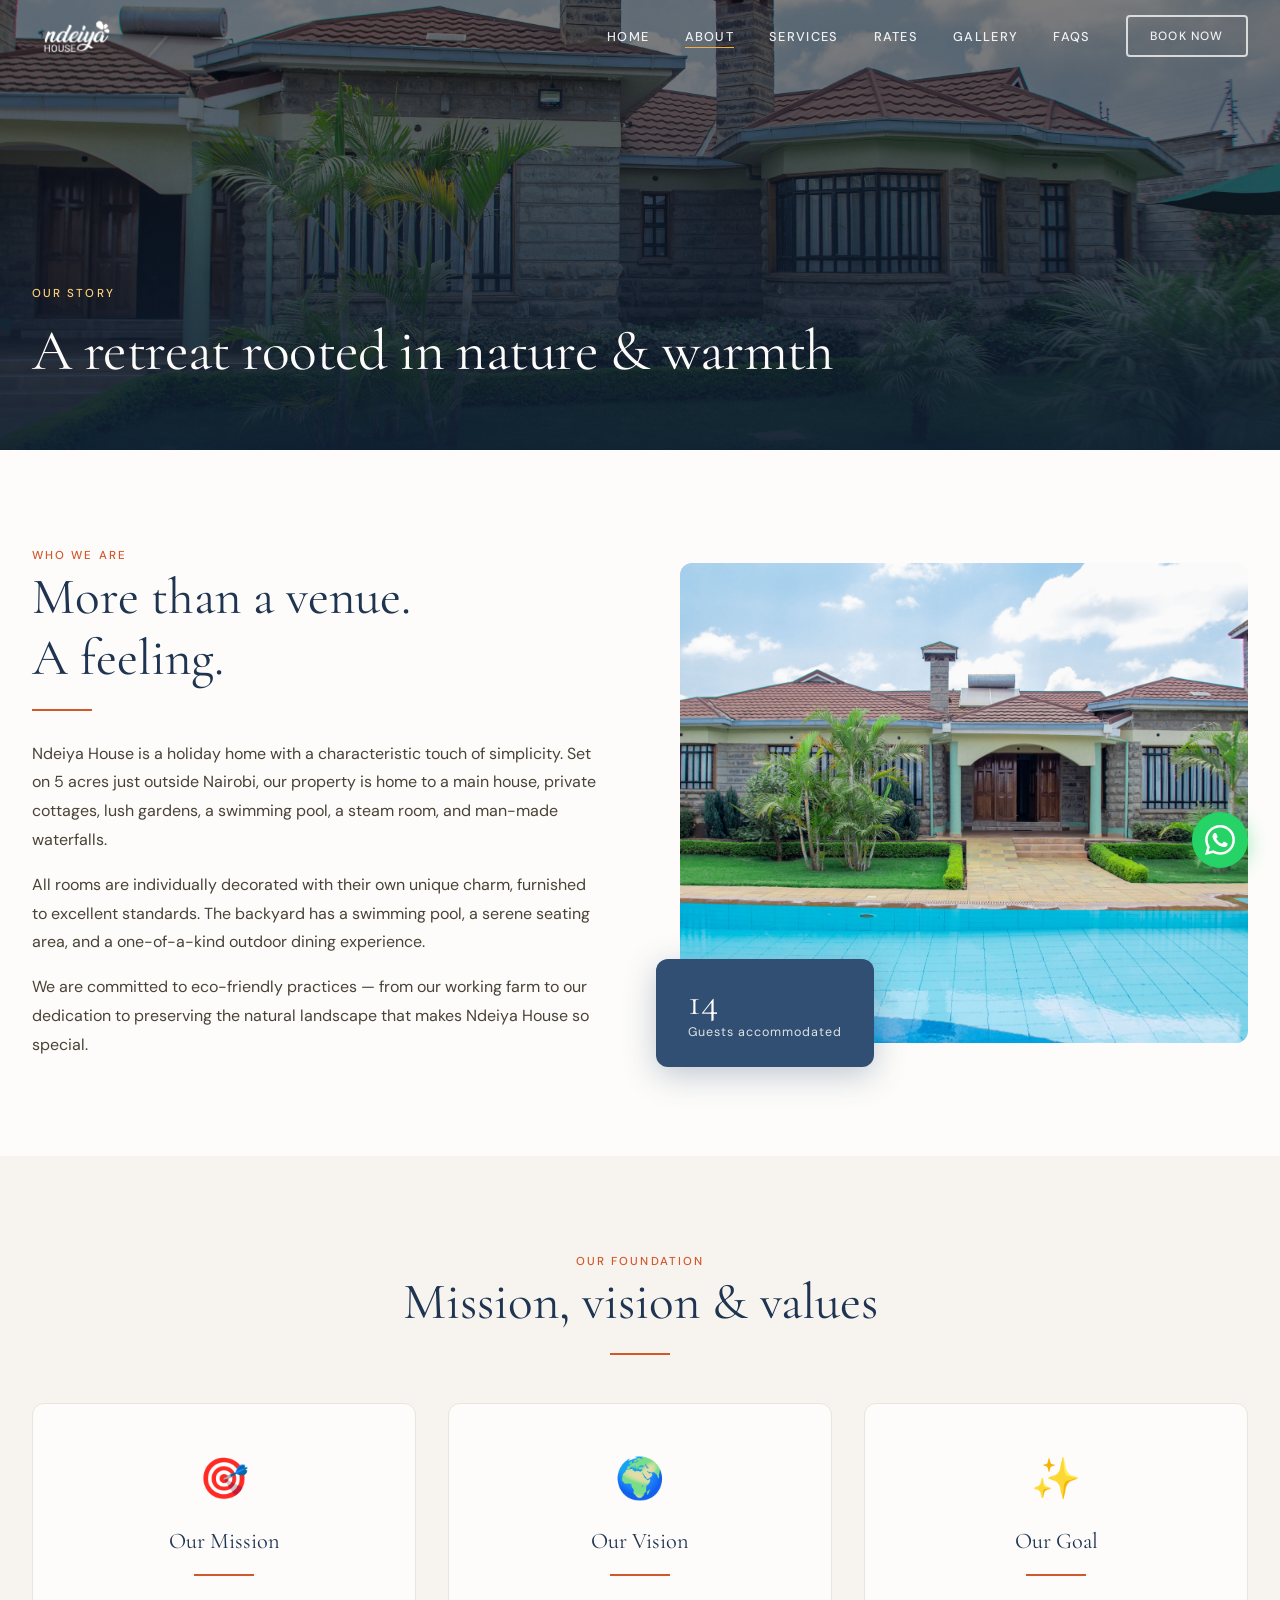
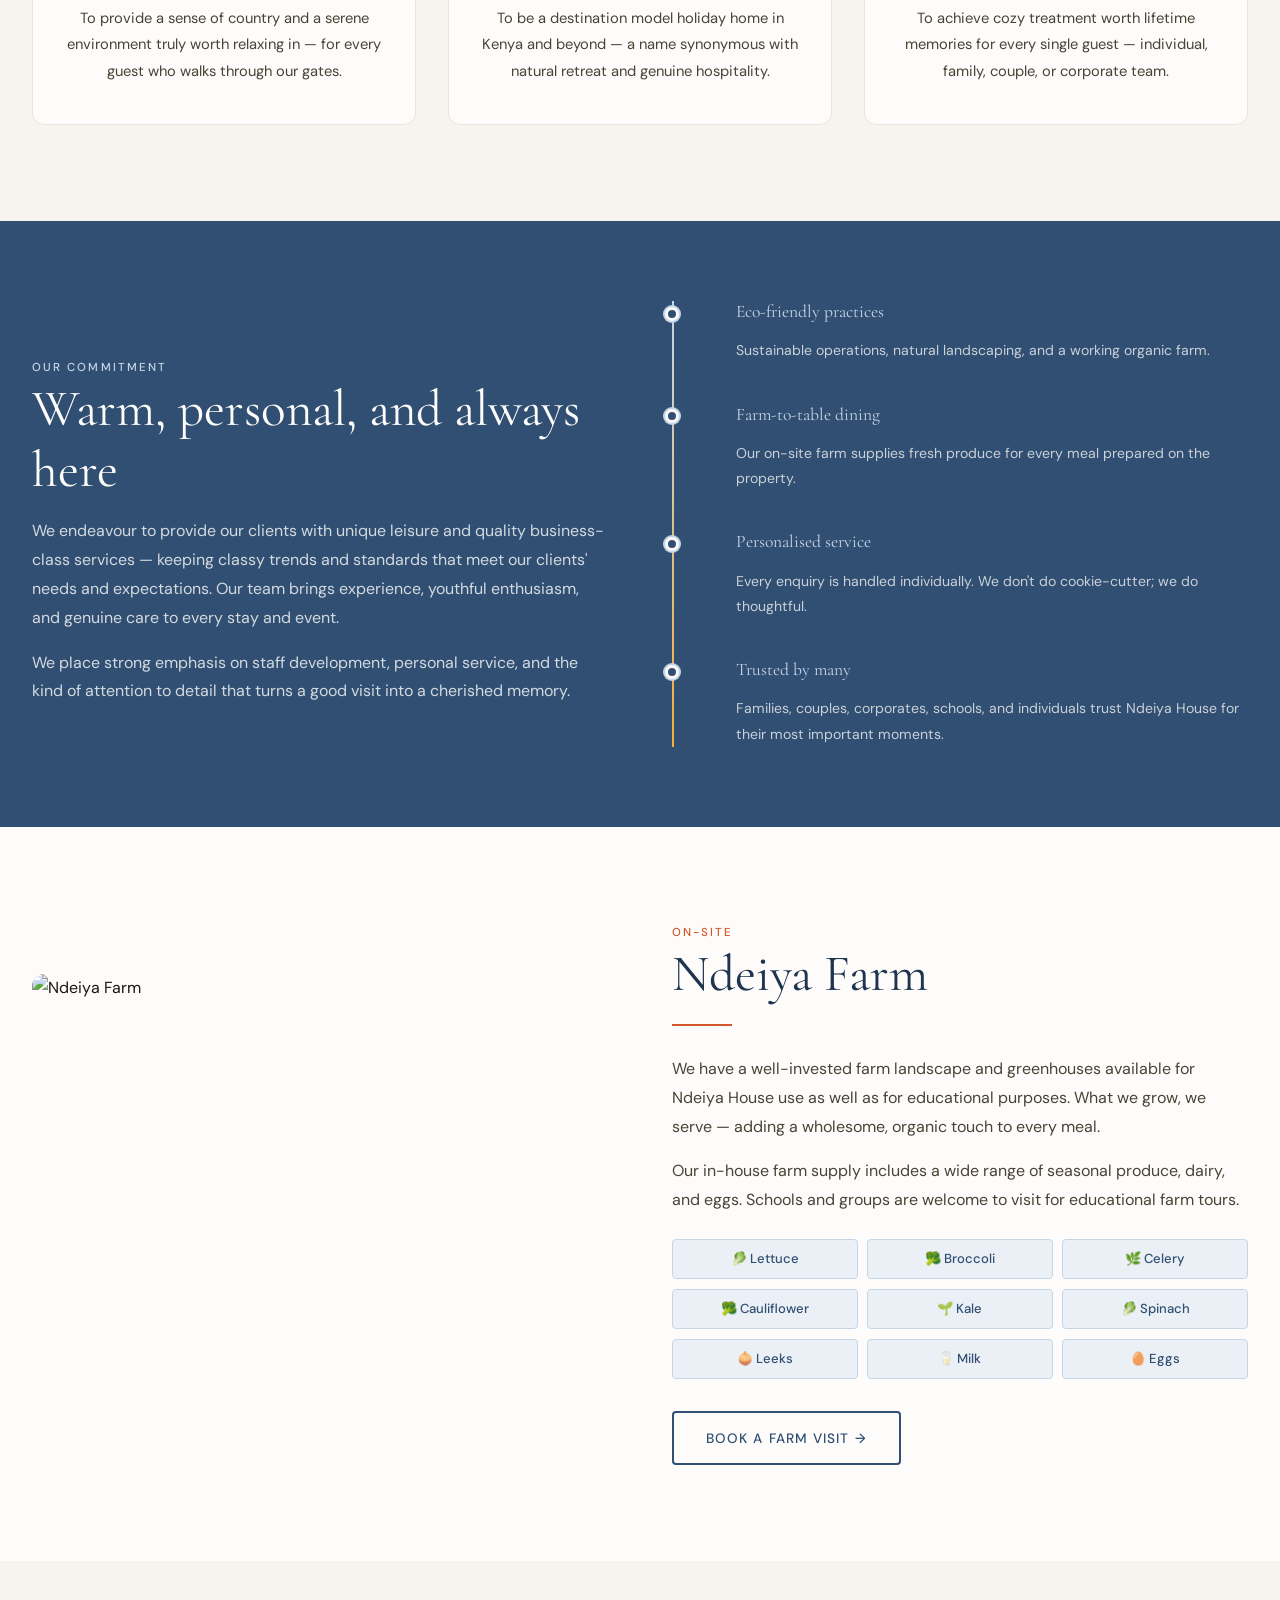
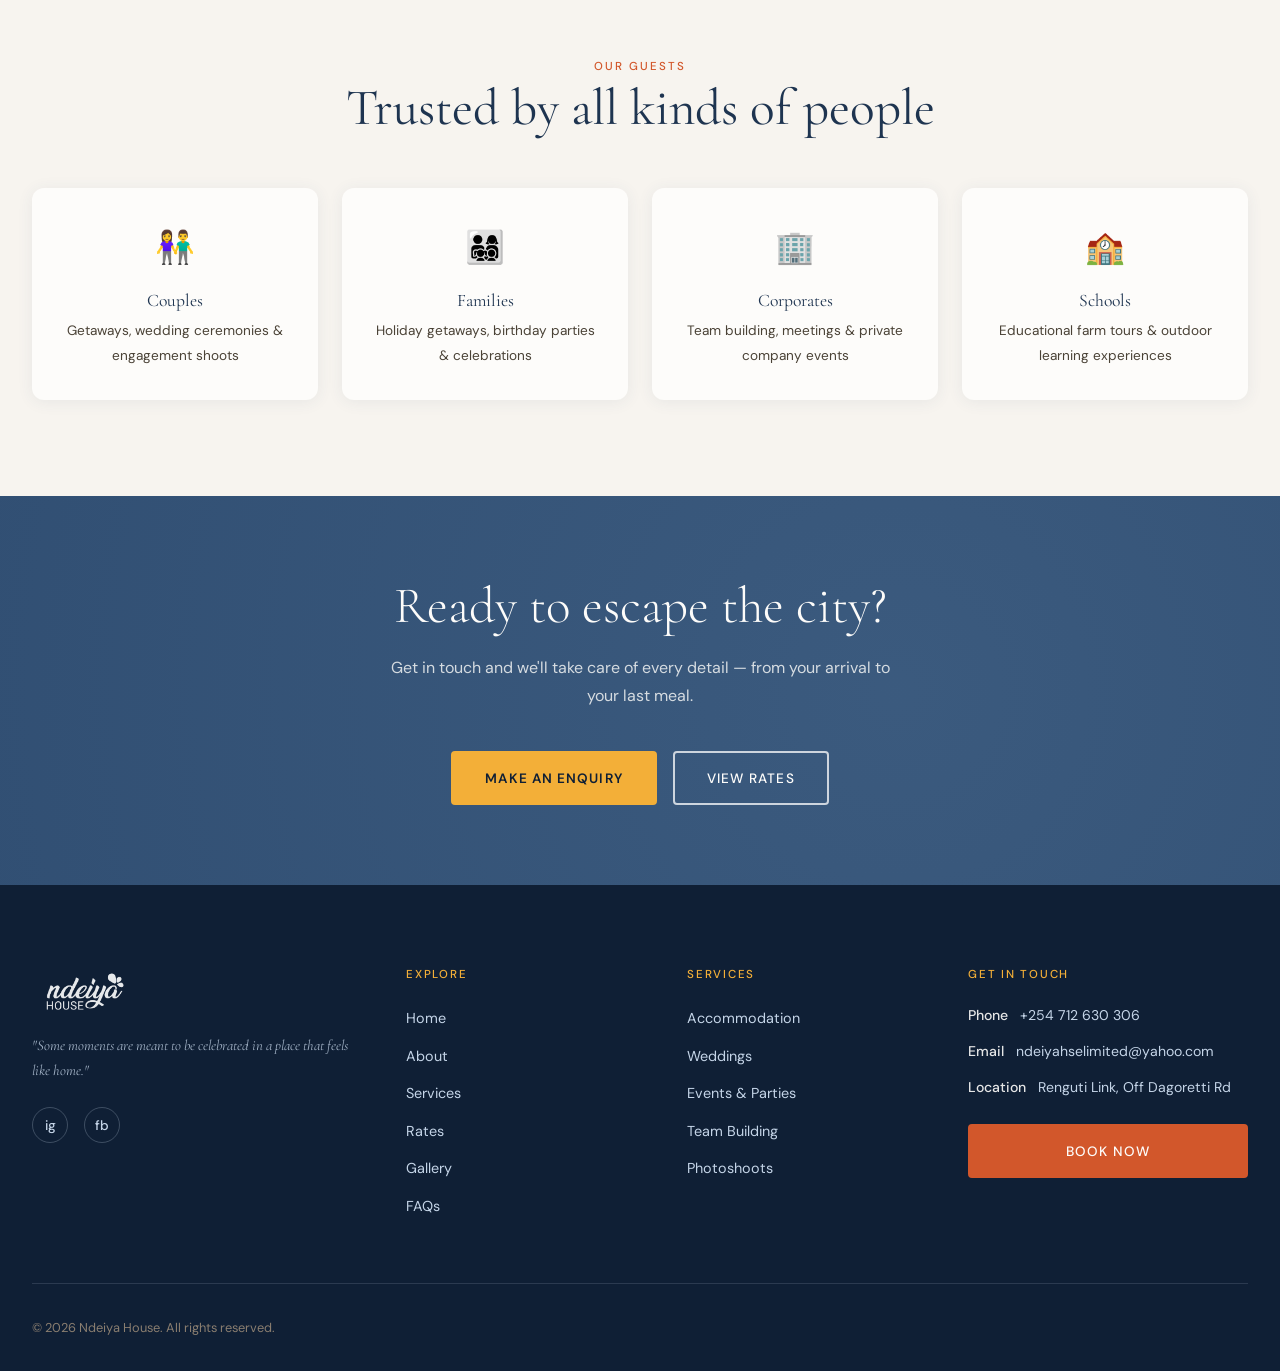
==== about.html @ 33b89e9d "updates" ====
<!doctype html>
<html lang="en">
  <head>
    <meta charset="UTF-8" />
    <meta name="viewport" content="width=device-width, initial-scale=1.0" />
    <title>About Ndeiya House | Our Story, Farm & Vision</title>
    <meta
      name="description"
      content="Learn about Ndeiya House — a 5-acre country retreat off Dagoretti Road, Nairobi. Discover our story, eco-friendly values, and the organic Ndeiya Farm."
    />
    <link rel="stylesheet" href="style.css" />
    <style>
      .mvv-grid {
        display: grid;
        grid-template-columns: repeat(3, 1fr);
        gap: 2rem;
      }
      .mvv-card {
        background: var(--white);
        border-radius: var(--radius-lg);
        padding: 2.5rem 2rem;
        text-align: center;
        border: 1px solid var(--cream-dark);
        transition: var(--transition);
      }
      .mvv-card:hover {
        border-color: var(--navy-light);
        box-shadow: 0 8px 32px rgba(49, 79, 115, 0.1);
        transform: translateY(-4px);
      }
      .mvv-icon {
        font-size: 2.5rem;
        margin-bottom: 1rem;
      }
      .mvv-card h3 {
        font-size: 1.4rem;
        margin-bottom: 0.75rem;
      }
      .mvv-card p {
        font-size: 0.92rem;
      }

      .team-strip {
        background: var(--navy);
        padding: 5rem 0;
      }
      .team-strip h2 {
        color: var(--white);
      }
      .team-strip p {
        color: rgba(253, 252, 250, 0.8);
        max-width: 600px;
        margin: 1rem 0 0;
      }

      .farm-feature {
        display: grid;
        grid-template-columns: 1fr 1fr;
        gap: 4rem;
        align-items: center;
      }
      .farm-feature-img {
        border-radius: var(--radius-lg);
        overflow: hidden;
        height: 440px;
      }
      .farm-feature-img img {
        width: 100%;
        height: 100%;
        object-fit: cover;
      }
      .produce-grid {
        display: grid;
        grid-template-columns: repeat(3, 1fr);
        gap: 0.6rem;
        margin-top: 1.5rem;
      }
      .produce-item {
        background: var(--navy-pale);
        border: 1px solid var(--navy-light);
        border-radius: var(--radius);
        padding: 0.5rem 0.75rem;
        font-size: 0.82rem;
        color: var(--navy);
        text-align: center;
        font-weight: 500;
      }

      .timeline {
        position: relative;
        padding-left: 2rem;
      }
      .timeline::before {
        content: "";
        position: absolute;
        left: 0;
        top: 0;
        bottom: 0;
        width: 2px;
        background: linear-gradient(to bottom, var(--navy-light), var(--gold));
      }
      .timeline-item {
        position: relative;
        padding: 0 0 2.5rem 2rem;
      }
      .timeline-item::before {
        content: "";
        position: absolute;
        left: -2.45rem;
        top: 0.35rem;
        width: 14px;
        height: 14px;
        border-radius: 50%;
        background: var(--navy);
        border: 3px solid var(--white);
        box-shadow: 0 0 0 2px var(--navy-light);
      }
      .timeline-item h4 {
        font-family: var(--font-display);
        font-size: 1.1rem;
        color: var(--navy);
        margin-bottom: 0.3rem;
      }
      .timeline-item p {
        font-size: 0.88rem;
      }

      @media (max-width: 768px) {
        .mvv-grid,
        .farm-feature,
        .produce-grid {
          grid-template-columns: 1fr;
        }
        .farm-feature-img {
          height: 280px;
        }
      }

      /* ---- CTA Banner ---- */
      .cta-banner {
        background: var(--navy);
        padding: 5rem 0;
        text-align: center;
        position: relative;
        overflow: hidden;
      }
      .cta-banner::before {
        content: "";
        position: absolute;
        inset: -50%;
        background: radial-gradient(
          circle at 60% 50%,
          rgba(74, 107, 143, 0.4) 0%,
          transparent 60%
        );
      }
      .cta-banner h2 {
        color: var(--white);
        position: relative;
        z-index: 1;
        font-weight: 300;
      }
      .cta-banner p {
        color: rgba(253, 252, 250, 0.8);
        max-width: 520px;
        margin: 1rem auto 2.5rem;
        position: relative;
        z-index: 1;
      }
      .cta-banner .flex {
        position: relative;
        z-index: 1;
        justify-content: center;
        gap: 1rem;
        flex-wrap: wrap;
      }
    </style>
  </head>
  <body>
    <nav class="nav" id="nav">
      <div class="nav-inner">
        <a href="index.html" class="nav-logo"
          ><img src="logo.png" alt="Ndeiya House"
        /></a>
        <ul class="nav-links">
          <li><a href="index.html">Home</a></li>
          <li><a href="about.html" class="active">About</a></li>
          <li><a href="services.html">Services</a></li>
          <li><a href="rates.html">Rates</a></li>
          <li><a href="gallery.html">Gallery</a></li>
          <li><a href="faqs.html">FAQs</a></li>
          <li><a href="contact.html" class="btn btn-outline">Book Now</a></li>
        </ul>
        <button class="nav-toggle">
          <span></span><span></span><span></span>
        </button>
      </div>
    </nav>
    <div class="nav-mobile">
      <a href="index.html">Home</a><a href="about.html">About</a
      ><a href="services.html">Services</a> <a href="rates.html">Rates</a
      ><a href="gallery.html">Gallery</a><a href="faqs.html">FAQs</a>
      <a href="contact.html" class="btn btn-primary">Book Now</a>
    </div>

    <!-- HERO -->
    <div class="page-hero">
      <div
        class="page-hero-bg"
        style="background-image: url(&quot;/gallery-13.JPG&quot;)"
      ></div>
      <div class="page-hero-overlay"></div>
      <div class="page-hero-content">
        <p class="eyebrow">Our story</p>
        <h1>A retreat rooted in nature & warmth</h1>
      </div>
    </div>

    <!-- WHO WE ARE -->
    <section class="section">
      <div class="container">
        <div
          style="
            display: grid;
            grid-template-columns: 1fr 1fr;
            gap: 5rem;
            align-items: center;
          "
        >
          <div>
            <p class="eyebrow reveal">Who we are</p>
            <h2 class="reveal reveal-delay-1">
              More than a venue.<br />A feeling.
            </h2>
            <div class="divider reveal reveal-delay-2"></div>
            <p class="reveal reveal-delay-2">
              Ndeiya House is a holiday home with a characteristic touch of
              simplicity. Set on 5 acres just outside Nairobi, our property is
              home to a main house, private cottages, lush gardens, a swimming
              pool, a steam room, and man-made waterfalls.
            </p>
            <p class="reveal reveal-delay-3" style="margin-top: 1rem">
              All rooms are individually decorated with their own unique charm,
              furnished to excellent standards. The backyard has a swimming
              pool, a serene seating area, and a one-of-a-kind outdoor dining
              experience.
            </p>
            <p class="reveal reveal-delay-3" style="margin-top: 1rem">
              We are committed to eco-friendly practices — from our working farm
              to our dedication to preserving the natural landscape that makes
              Ndeiya House so special.
            </p>
          </div>
          <div class="reveal reveal-delay-1" style="position: relative">
            <img
              src="/gallery-12.JPG"
              alt="Ndeiya House gardens"
              style="
                border-radius: var(--radius-lg);
                width: 100%;
                height: 480px;
                object-fit: cover;
              "
              loading="lazy"
            />
            <div
              style="
                position: absolute;
                bottom: -1.5rem;
                left: -1.5rem;
                background: var(--navy);
                color: var(--white);
                padding: 1.5rem 2rem;
                border-radius: var(--radius-lg);
                box-shadow: 0 8px 32px rgba(49, 79, 115, 0.3);
              "
            >
              <div
                style="
                  font-family: var(--font-display);
                  font-size: 2.4rem;
                  line-height: 1;
                "
              >
                14
              </div>
              <div
                style="
                  font-size: 0.78rem;
                  letter-spacing: 0.08em;
                  opacity: 0.85;
                "
              >
                Guests accommodated
              </div>
            </div>
          </div>
        </div>
      </div>
    </section>

    <!-- MISSION VISION VALUES -->
    <section class="section section--alt">
      <div class="container">
        <div class="text-center mb-5">
          <p class="eyebrow reveal">Our foundation</p>
          <h2 class="reveal reveal-delay-1">Mission, vision & values</h2>
          <div class="divider divider--center reveal reveal-delay-2"></div>
        </div>
        <div class="mvv-grid">
          <div class="mvv-card reveal">
            <div class="mvv-icon">🎯</div>
            <h3>Our Mission</h3>
            <div class="divider divider--center"></div>
            <p>
              To provide a sense of country and a serene environment truly worth
              relaxing in — for every guest who walks through our gates.
            </p>
          </div>
          <div class="mvv-card reveal reveal-delay-1">
            <div class="mvv-icon">🌍</div>
            <h3>Our Vision</h3>
            <div class="divider divider--center"></div>
            <p>
              To be a destination model holiday home in Kenya and beyond — a
              name synonymous with natural retreat and genuine hospitality.
            </p>
          </div>
          <div class="mvv-card reveal reveal-delay-2">
            <div class="mvv-icon">✨</div>
            <h3>Our Goal</h3>
            <div class="divider divider--center"></div>
            <p>
              To achieve cozy treatment worth lifetime memories for every single
              guest — individual, family, couple, or corporate team.
            </p>
          </div>
        </div>
      </div>
    </section>

    <!-- COMMITMENT -->
    <section class="team-strip">
      <div class="container">
        <div
          style="
            display: grid;
            grid-template-columns: 1fr 1fr;
            gap: 4rem;
            align-items: center;
          "
        >
          <div>
            <p class="eyebrow reveal" style="color: var(--navy-light)">
              Our commitment
            </p>
            <h2 class="reveal reveal-delay-1">
              Warm, personal, and always here
            </h2>
            <p class="reveal reveal-delay-2">
              We endeavour to provide our clients with unique leisure and
              quality business-class services — keeping classy trends and
              standards that meet our clients' needs and expectations. Our team
              brings experience, youthful enthusiasm, and genuine care to every
              stay and event.
            </p>
            <p
              class="reveal reveal-delay-3"
              style="color: rgba(253, 252, 250, 0.8); margin-top: 1rem"
            >
              We place strong emphasis on staff development, personal service,
              and the kind of attention to detail that turns a good visit into a
              cherished memory.
            </p>
          </div>
          <div class="reveal reveal-delay-2">
            <div
              class="timeline"
              style="border-left-color: rgba(159, 225, 203, 0.4)"
            >
              <div class="timeline-item" style="--dot-color: var(--navy-light)">
                <h4 style="color: var(--navy-light)">Eco-friendly practices</h4>
                <p style="color: rgba(253, 252, 250, 0.75); font-size: 0.88rem">
                  Sustainable operations, natural landscaping, and a working
                  organic farm.
                </p>
              </div>
              <div class="timeline-item">
                <h4 style="color: var(--navy-light)">Farm-to-table dining</h4>
                <p style="color: rgba(253, 252, 250, 0.75); font-size: 0.88rem">
                  Our on-site farm supplies fresh produce for every meal
                  prepared on the property.
                </p>
              </div>
              <div class="timeline-item">
                <h4 style="color: var(--navy-light)">Personalised service</h4>
                <p style="color: rgba(253, 252, 250, 0.75); font-size: 0.88rem">
                  Every enquiry is handled individually. We don't do
                  cookie-cutter; we do thoughtful.
                </p>
              </div>
              <div class="timeline-item" style="padding-bottom: 0">
                <h4 style="color: var(--navy-light)">Trusted by many</h4>
                <p style="color: rgba(253, 252, 250, 0.75); font-size: 0.88rem">
                  Families, couples, corporates, schools, and individuals trust
                  Ndeiya House for their most important moments.
                </p>
              </div>
            </div>
          </div>
        </div>
      </div>
    </section>

    <!-- NDEIYA FARM -->
    <section class="section" id="farm">
      <div class="container">
        <div class="farm-feature">
          <div class="farm-feature-img reveal">
            <img
              src="https://images.unsplash.com/photo-1416879595882-3373a0480b5b?w=800&q=80"
              alt="Ndeiya Farm"
              loading="lazy"
            />
          </div>
          <div>
            <p class="eyebrow reveal">On-site</p>
            <h2 class="reveal reveal-delay-1">Ndeiya Farm</h2>
            <div class="divider reveal reveal-delay-2"></div>
            <p class="reveal reveal-delay-2">
              We have a well-invested farm landscape and greenhouses available
              for Ndeiya House use as well as for educational purposes. What we
              grow, we serve — adding a wholesome, organic touch to every meal.
            </p>
            <p class="reveal reveal-delay-3" style="margin-top: 1rem">
              Our in-house farm supply includes a wide range of seasonal
              produce, dairy, and eggs. Schools and groups are welcome to visit
              for educational farm tours.
            </p>
            <div class="produce-grid reveal reveal-delay-3">
              <div class="produce-item">🥬 Lettuce</div>
              <div class="produce-item">🥦 Broccoli</div>
              <div class="produce-item">🌿 Celery</div>
              <div class="produce-item">🥦 Cauliflower</div>
              <div class="produce-item">🌱 Kale</div>
              <div class="produce-item">🥬 Spinach</div>
              <div class="produce-item">🧅 Leeks</div>
              <div class="produce-item">🥛 Milk</div>
              <div class="produce-item">🥚 Eggs</div>
            </div>
            <div class="mt-4 reveal reveal-delay-4">
              <a href="contact.html?type=Farm+Tour" class="btn btn-outline-dark"
                >Book a farm visit →</a
              >
            </div>
          </div>
        </div>
      </div>
    </section>

    <!-- WHO WE SERVE -->
    <section class="section section--alt">
      <div class="container">
        <div class="text-center mb-5">
          <p class="eyebrow reveal">Our guests</p>
          <h2 class="reveal reveal-delay-1">Trusted by all kinds of people</h2>
        </div>
        <div class="grid-4">
          <div class="card reveal" style="text-align: center; padding: 2rem">
            <div style="font-size: 2rem; margin-bottom: 1rem">👫</div>
            <h4
              style="
                font-family: var(--font-display);
                font-size: 1.1rem;
                margin-bottom: 0.5rem;
              "
            >
              Couples
            </h4>
            <p style="font-size: 0.85rem">
              Getaways, wedding ceremonies & engagement shoots
            </p>
          </div>
          <div
            class="card reveal reveal-delay-1"
            style="text-align: center; padding: 2rem"
          >
            <div style="font-size: 2rem; margin-bottom: 1rem">👨‍👩‍👧‍👦</div>
            <h4
              style="
                font-family: var(--font-display);
                font-size: 1.1rem;
                margin-bottom: 0.5rem;
              "
            >
              Families
            </h4>
            <p style="font-size: 0.85rem">
              Holiday getaways, birthday parties & celebrations
            </p>
          </div>
          <div
            class="card reveal reveal-delay-2"
            style="text-align: center; padding: 2rem"
          >
            <div style="font-size: 2rem; margin-bottom: 1rem">🏢</div>
            <h4
              style="
                font-family: var(--font-display);
                font-size: 1.1rem;
                margin-bottom: 0.5rem;
              "
            >
              Corporates
            </h4>
            <p style="font-size: 0.85rem">
              Team building, meetings & private company events
            </p>
          </div>
          <div
            class="card reveal reveal-delay-3"
            style="text-align: center; padding: 2rem"
          >
            <div style="font-size: 2rem; margin-bottom: 1rem">🏫</div>
            <h4
              style="
                font-family: var(--font-display);
                font-size: 1.1rem;
                margin-bottom: 0.5rem;
              "
            >
              Schools
            </h4>
            <p style="font-size: 0.85rem">
              Educational farm tours & outdoor learning experiences
            </p>
          </div>
        </div>
      </div>
    </section>

    <!-- CTA BANNER -->
    <section class="cta-banner">
      <div class="container">
        <h2>Ready to escape the city?</h2>
        <p>
          Get in touch and we'll take care of every detail — from your arrival
          to your last meal.
        </p>
        <div class="flex">
          <a href="contact.html" class="btn btn-gold">Make an Enquiry</a>
          <a href="rates.html" class="btn btn-outline">View Rates</a>
        </div>
      </div>
    </section>

    <footer class="footer">
      <div class="container">
        <div class="footer-grid">
          <div>
            <div class="footer-logo">
              <img src="logo.png" alt="Ndeiya House" />
            </div>
            <p class="footer-tagline">
              "Some moments are meant to be celebrated in a place that feels
              like home."
            </p>
            <div class="social-links">
              <a href="https://instagram.com/ndeiyahouse" target="_blank">ig</a
              ><a href="https://facebook.com/ndeiyahouse" target="_blank">fb</a>
            </div>
          </div>
          <div>
            <h5>Explore</h5>
            <ul class="footer-links">
              <li><a href="index.html">Home</a></li>
              <li><a href="about.html">About</a></li>
              <li><a href="services.html">Services</a></li>
              <li><a href="rates.html">Rates</a></li>
              <li><a href="gallery.html">Gallery</a></li>
              <li><a href="faqs.html">FAQs</a></li>
            </ul>
          </div>
          <div>
            <h5>Services</h5>
            <ul class="footer-links">
              <li><a href="services.html#accommodation">Accommodation</a></li>
              <li><a href="services.html#weddings">Weddings</a></li>
              <li><a href="services.html#events">Events & Parties</a></li>
              <li><a href="services.html#team">Team Building</a></li>
              <li><a href="services.html#photoshoots">Photoshoots</a></li>
            </ul>
          </div>
          <div>
            <h5>Get in touch</h5>
            <div class="footer-contact">
              <div class="footer-contact-item">
                <strong>Phone</strong>+254 712 630 306
              </div>
              <div class="footer-contact-item">
                <strong>Email</strong>ndeiyahselimited@yahoo.com
              </div>
              <div class="footer-contact-item">
                <strong>Location</strong>Renguti Link, Off Dagoretti Rd
              </div>
            </div>
            <div class="mt-3">
              <a
                href="contact.html"
                class="btn btn-primary"
                style="width: 100%; justify-content: center"
                >Book Now</a
              >
            </div>
          </div>
        </div>
        <div class="footer-bottom">
          <p>© 2026 Ndeiya House. All rights reserved.</p>
        </div>
      </div>
    </footer>
    <a
      href="https://wa.me/254712630306?text=Hi%2C%20I'd%20like%20to%20enquire%20about%20Ndeiya%20House."
      class="wa-float"
      target="_blank"
      aria-label="WhatsApp"
      ><svg viewBox="0 0 24 24">
        <path
          d="M17.472 14.382c-.297-.149-1.758-.867-2.03-.967-.273-.099-.471-.148-.67.15-.197.297-.767.966-.94 1.164-.173.199-.347.223-.644.075-.297-.15-1.255-.463-2.39-1.475-.883-.788-1.48-1.761-1.653-2.059-.173-.297-.018-.458.13-.606.134-.133.298-.347.446-.52.149-.174.198-.298.298-.497.099-.198.05-.371-.025-.52-.075-.149-.669-1.612-.916-2.207-.242-.579-.487-.5-.669-.51-.173-.008-.371-.01-.57-.01-.198 0-.52.074-.792.372-.272.297-1.04 1.016-1.04 2.479 0 1.462 1.065 2.875 1.213 3.074.149.198 2.096 3.2 5.077 4.487.709.306 1.262.489 1.694.625.712.227 1.36.195 1.871.118.571-.085 1.758-.719 2.006-1.413.248-.694.248-1.289.173-1.413-.074-.124-.272-.198-.57-.347m-5.421 7.403h-.004a9.87 9.87 0 01-5.031-1.378l-.361-.214-3.741.982.998-3.648-.235-.374a9.86 9.86 0 01-1.51-5.26c.001-5.45 4.436-9.884 9.888-9.884 2.64 0 5.122 1.03 6.988 2.898a9.825 9.825 0 012.893 6.994c-.003 5.45-4.437 9.884-9.885 9.884m8.413-18.297A11.815 11.815 0 0012.05 0C5.495 0 .16 5.335.157 11.892c0 2.096.547 4.142 1.588 5.945L.057 24l6.305-1.654a11.882 11.882 0 005.683 1.448h.005c6.554 0 11.89-5.335 11.893-11.893a11.821 11.821 0 00-3.48-8.413Z"
        /></svg
    ></a>
    <script src="script.js"></script>
  </body>
</html>
---- style.css ----
/* ============================================================
   NDEIYA HOUSE — Global Stylesheet
   Brand colours from logo:
     Navy blue  #314F73  (dominant)
     Orange     #D2572B  (accent — HOUSE wordmark)
     Gold       #F3AF38  (highlight — logo droplets)
   ============================================================ */

@import url('https://fonts.googleapis.com/css2?family=Cormorant+Garamond:ital,wght@0,300;0,400;0,500;0,600;1,300;1,400&family=DM+Sans:wght@300;400;500&display=swap');

:root {
  --navy:        #314F73;
  --navy-dark:   #1E3450;
  --navy-deeper: #0F1F35;
  --navy-mid:    #4A6B8F;
  --navy-light:  #C5D5E8;
  --navy-pale:   #EBF0F6;
  --orange:      #D2572B;
  --orange-dark: #A83F1A;
  --orange-light:#F0906A;
  --orange-pale: #FAE8E0;
  --gold:        #F3AF38;
  --gold-dark:   #C88A1A;
  --gold-light:  #FAD07A;
  --gold-pale:   #FEF4DC;
  --cream:       #F7F4EF;
  --cream-dark:  #EAE5DC;
  --sand:        #C9B99A;
  --bark:        #2A2018;
  --white:       #FDFCFA;
  --text:        #1A1610;
  --text-mid:    #4A4236;
  --text-light:  #8A7E70;
  --font-display:'Cormorant Garamond', Georgia, serif;
  --font-body:   'DM Sans', sans-serif;
  --max-w:       1280px;
  --nav-h:       72px;
  --radius:      4px;
  --radius-lg:   12px;
  --transition:  0.35s cubic-bezier(0.4,0,0.2,1);
}

*,*::before,*::after{box-sizing:border-box;margin:0;padding:0}
html{scroll-behavior:smooth;font-size:16px}
body{font-family:var(--font-body);background:var(--white);color:var(--text);line-height:1.7;-webkit-font-smoothing:antialiased}
img{display:block;max-width:100%;height:auto}
a{color:inherit;text-decoration:none}
button{cursor:pointer;font-family:var(--font-body);border:none;background:none}
ul{list-style:none}

h1,h2,h3,h4{font-family:var(--font-display);font-weight:400;line-height:1.2;color:var(--navy-dark)}
h1{font-size:clamp(2.8rem,6vw,5rem);letter-spacing:-0.01em}
h2{font-size:clamp(2rem,4vw,3.2rem)}
h3{font-size:clamp(1.4rem,2.5vw,2rem)}
h4{font-size:1.2rem}
p{font-size:1rem;color:var(--text-mid);line-height:1.8}
.eyebrow{font-family:var(--font-body);font-size:0.72rem;font-weight:500;letter-spacing:0.18em;text-transform:uppercase;color:var(--orange)}

.container{max-width:var(--max-w);margin:0 auto;padding:0 2rem}
.section{padding:6rem 0}
.section--alt{background:var(--cream)}
.section--dark{background:var(--navy-deeper);color:var(--cream)}
.section--dark h2,.section--dark h3,.section--dark h4{color:var(--gold-light)}
.section--dark p{color:var(--navy-light)}

.btn{display:inline-flex;align-items:center;gap:0.5rem;padding:0.85rem 2rem;font-family:var(--font-body);font-size:0.85rem;font-weight:500;letter-spacing:0.08em;text-transform:uppercase;border-radius:var(--radius);transition:var(--transition);cursor:pointer}
.btn-primary{background:var(--orange);color:var(--white);border:2px solid var(--orange)}
.btn-primary:hover{background:var(--orange-dark);border-color:var(--orange-dark);transform:translateY(-2px);box-shadow:0 8px 24px rgba(210,87,43,0.35)}
.btn-outline{background:transparent;color:var(--white);border:2px solid rgba(255,255,255,0.75)}
.btn-outline:hover{background:var(--white);color:var(--navy);border-color:var(--white);transform:translateY(-2px)}
.btn-outline-dark{background:transparent;color:var(--navy);border:2px solid var(--navy)}
.btn-outline-dark:hover{background:var(--navy);color:var(--white);transform:translateY(-2px)}
.btn-gold{background:var(--gold);color:var(--navy-deeper);border:2px solid var(--gold);font-weight:600}
.btn-gold:hover{background:var(--gold-dark);border-color:var(--gold-dark);color:var(--white);transform:translateY(-2px)}
.btn-navy{background:var(--navy);color:var(--white);border:2px solid var(--navy)}
.btn-navy:hover{background:var(--navy-dark);border-color:var(--navy-dark);transform:translateY(-2px);box-shadow:0 8px 24px rgba(49,79,115,0.35)}

.nav{position:fixed;top:0;left:0;right:0;z-index:100;height:var(--nav-h);display:flex;align-items:center;transition:var(--transition);padding:0 2rem}
.nav.scrolled{background:rgba(253,252,250,0.97);box-shadow:0 1px 0 var(--cream-dark);backdrop-filter:blur(12px)}
.nav-inner{max-width:var(--max-w);margin:0 auto;width:100%;display:flex;align-items:center;justify-content:space-between}
.nav-logo{display:flex;align-items:center;text-decoration:none}
.nav-logo img{height:44px;width:auto;filter:brightness(0) invert(1);transition:var(--transition)}
.nav.scrolled .nav-logo img{filter:none}
.nav-links{display:flex;align-items:center;gap:2.2rem}
.nav-links a{font-size:0.8rem;font-weight:500;letter-spacing:0.1em;text-transform:uppercase;color:rgba(255,255,255,0.9);transition:var(--transition);position:relative}
.nav-links a::after{content:'';position:absolute;bottom:-3px;left:0;right:0;height:1.5px;background:var(--gold);transform:scaleX(0);transition:var(--transition)}
.nav-links a:hover::after,.nav-links a.active::after{transform:scaleX(1)}
.nav.scrolled .nav-links a{color:var(--text-mid)}
.nav.scrolled .nav-links a:hover{color:var(--navy)}
.nav-links .btn{padding:0.55rem 1.4rem;font-size:0.75rem}
.nav.scrolled .btn-outline{color:var(--orange);border-color:var(--orange)}
.nav.scrolled .btn-outline:hover{background:var(--orange);color:var(--white)}

.nav-toggle{display:none;flex-direction:column;gap:5px;cursor:pointer;padding:4px}
.nav-toggle span{display:block;width:24px;height:2px;background:var(--white);transition:var(--transition)}
.nav.scrolled .nav-toggle span{background:var(--navy-dark)}
.nav-toggle.open span:nth-child(1){transform:translateY(7px) rotate(45deg)}
.nav-toggle.open span:nth-child(2){opacity:0}
.nav-toggle.open span:nth-child(3){transform:translateY(-7px) rotate(-45deg)}

.nav-mobile{display:none;position:fixed;top:var(--nav-h);left:0;right:0;background:var(--white);padding:2rem;box-shadow:0 20px 40px rgba(0,0,0,0.1);z-index:99;flex-direction:column;gap:0}
.nav-mobile.open{display:flex}
.nav-mobile a{display:block;padding:1rem 0;font-size:0.85rem;font-weight:500;letter-spacing:0.1em;text-transform:uppercase;color:var(--text-mid);border-bottom:1px solid var(--cream-dark);transition:var(--transition)}
.nav-mobile a:hover{color:var(--navy);padding-left:0.5rem}
.nav-mobile .btn{margin-top:1.5rem;width:100%;justify-content:center}

.page-hero{height:50vh;min-height:360px;display:flex;align-items:flex-end;position:relative;overflow:hidden;padding-bottom:4rem}
.page-hero-bg{position:absolute;inset:0;background-size:cover;background-position:center;filter:brightness(0.5);transition:transform 8s ease}
.page-hero:hover .page-hero-bg{transform:scale(1.04)}
.page-hero-overlay{position:absolute;inset:0;background:linear-gradient(to top,rgba(15,31,53,0.88) 0%,rgba(49,79,115,0.2) 60%,transparent 100%)}
.page-hero-content{position:relative;z-index:2;max-width:var(--max-w);margin:0 auto;padding:0 2rem;width:100%}
.page-hero-content .eyebrow{color:var(--gold-light);margin-bottom:0.75rem}
.page-hero-content h1{color:var(--white);font-size:clamp(2.4rem,5vw,3.6rem)}

.card{background:var(--white);border-radius:var(--radius-lg);overflow:hidden;box-shadow:0 2px 16px rgba(49,79,115,0.08);transition:var(--transition)}
.card:hover{transform:translateY(-6px);box-shadow:0 12px 40px rgba(49,79,115,0.15)}
.card-img{aspect-ratio:4/3;overflow:hidden;background:var(--cream-dark)}
.card-img img{width:100%;height:100%;object-fit:cover;transition:transform 0.6s ease}
.card:hover .card-img img{transform:scale(1.06)}
.card-body{padding:1.75rem}

.divider{width:60px;height:2px;background:var(--orange);margin:1.2rem 0 1.8rem}
.divider--center{margin-left:auto;margin-right:auto}

.pill{display:inline-block;padding:0.3rem 0.9rem;border-radius:100px;font-size:0.75rem;font-weight:500;letter-spacing:0.06em;background:var(--navy-pale);color:var(--navy)}

.price-card{background:var(--white);border:1px solid var(--cream-dark);border-radius:var(--radius-lg);padding:2.5rem 2rem;transition:var(--transition);position:relative;overflow:hidden}
.price-card::before{content:'';position:absolute;top:0;left:0;right:0;height:4px;background:var(--navy-mid);opacity:0;transition:var(--transition)}
.price-card:hover::before{opacity:1}
.price-card:hover{box-shadow:0 12px 40px rgba(49,79,115,0.12);border-color:var(--navy-light)}
.price-card.featured{border-color:var(--navy)}
.price-card.featured::before{opacity:1;background:var(--orange)}
.price-amount{font-family:var(--font-display);font-size:2.6rem;font-weight:500;color:var(--navy);line-height:1;margin:1rem 0 0.25rem}
.price-unit{font-size:0.82rem;color:var(--text-light);font-weight:400}
.price-includes{margin-top:1.5rem}
.price-includes li{display:flex;align-items:flex-start;gap:0.6rem;padding:0.45rem 0;font-size:0.88rem;color:var(--text-mid);border-bottom:1px solid var(--cream-dark)}
.price-includes li:last-child{border-bottom:none}
.price-includes li::before{content:'✓';color:var(--orange);font-weight:600;flex-shrink:0;margin-top:0.1rem}

.faq-item{border-bottom:1px solid var(--cream-dark)}
.faq-q{width:100%;text-align:left;padding:1.4rem 0;display:flex;justify-content:space-between;align-items:center;font-family:var(--font-display);font-size:1.15rem;font-weight:400;color:var(--navy-dark);background:none;border:none;cursor:pointer;gap:1rem;transition:var(--transition)}
.faq-q:hover{color:var(--orange)}
.faq-icon{width:28px;height:28px;border:1.5px solid var(--cream-dark);border-radius:50%;display:flex;align-items:center;justify-content:center;flex-shrink:0;transition:var(--transition);font-size:1.1rem;color:var(--navy)}
.faq-item.open .faq-icon{background:var(--orange);border-color:var(--orange);color:var(--white);transform:rotate(45deg)}
.faq-a{max-height:0;overflow:hidden;transition:max-height 0.4s ease,padding 0.4s ease}
.faq-a-inner{padding-bottom:1.4rem}
.faq-a-inner p{font-size:0.95rem;color:var(--text-mid)}
.faq-item.open .faq-a{max-height:400px}

.form-group{margin-bottom:1.4rem}
.form-label{display:block;font-size:0.78rem;font-weight:500;letter-spacing:0.08em;text-transform:uppercase;color:var(--text-mid);margin-bottom:0.5rem}
.form-control{width:100%;padding:0.85rem 1rem;border:1.5px solid var(--cream-dark);border-radius:var(--radius);font-family:var(--font-body);font-size:0.95rem;color:var(--text);background:var(--white);transition:var(--transition);outline:none;-webkit-appearance:none}
.form-control:focus{border-color:var(--navy);box-shadow:0 0 0 3px rgba(49,79,115,0.12)}
.form-control::placeholder{color:var(--text-light)}
textarea.form-control{resize:vertical;min-height:120px}
select.form-control{background-image:url("data:image/svg+xml,%3Csvg xmlns='http://www.w3.org/2000/svg' width='12' height='8' viewBox='0 0 12 8'%3E%3Cpath d='M1 1l5 5 5-5' stroke='%238A7E70' stroke-width='1.5' fill='none' stroke-linecap='round'/%3E%3C/svg%3E");background-repeat:no-repeat;background-position:right 1rem center;padding-right:2.5rem;cursor:pointer}

.toast{position:fixed;bottom:2rem;right:2rem;background:var(--navy);color:var(--white);padding:1rem 1.5rem;border-radius:var(--radius-lg);font-size:0.9rem;box-shadow:0 8px 32px rgba(49,79,115,0.4);transform:translateY(120px);opacity:0;transition:var(--transition);z-index:200;max-width:320px}
.toast.show{transform:translateY(0);opacity:1}

.wa-float{position:fixed;bottom:2rem;right:2rem;width:56px;height:56px;background:#25D366;border-radius:50%;display:flex;align-items:center;justify-content:center;box-shadow:0 4px 20px rgba(37,211,102,0.45);z-index:150;transition:var(--transition);text-decoration:none}
.wa-float:hover{transform:scale(1.1) translateY(-3px);box-shadow:0 8px 28px rgba(37,211,102,0.5)}
.wa-float svg{width:30px;height:30px;fill:white}

.footer{background:var(--navy-deeper);color:var(--navy-light);padding:5rem 0 2rem}
.footer-grid{display:grid;grid-template-columns:1.4fr 1fr 1fr 1.2fr;gap:3rem;margin-bottom:4rem}
.footer-logo{margin-bottom:1rem}
.footer-logo img{height:52px;width:auto;filter:brightness(0) invert(1);opacity:0.9}
.footer-tagline{font-size:0.92rem;color:var(--navy-light);line-height:1.7;margin-bottom:1.5rem;font-style:italic;font-family:var(--font-display);opacity:0.8}
.footer h5{font-family:var(--font-body);font-size:0.72rem;font-weight:500;letter-spacing:0.15em;text-transform:uppercase;color:var(--gold);margin-bottom:1.2rem}
.footer-links{display:flex;flex-direction:column;gap:0.65rem}
.footer-links a{font-size:0.9rem;color:var(--navy-light);transition:var(--transition)}
.footer-links a:hover{color:var(--gold-light);padding-left:0.3rem}
.footer-contact{display:flex;flex-direction:column;gap:0.75rem}
.footer-contact-item{display:flex;gap:0.75rem;align-items:flex-start;font-size:0.88rem;color:var(--navy-light)}
.footer-contact-item strong{color:var(--white);font-weight:500;white-space:nowrap;opacity:0.9}
.footer-bottom{border-top:1px solid rgba(197,213,232,0.15);padding-top:2rem;display:flex;justify-content:space-between;align-items:center;flex-wrap:wrap;gap:1rem}
.footer-bottom p{font-size:0.8rem;color:var(--text-light)}
.social-links{display:flex;gap:1rem}
.social-links a{width:36px;height:36px;border:1px solid rgba(197,213,232,0.25);border-radius:50%;display:flex;align-items:center;justify-content:center;font-size:0.85rem;color:var(--navy-light);transition:var(--transition);font-weight:500}
.social-links a:hover{background:var(--orange);border-color:var(--orange);color:var(--white)}

.reveal{opacity:0;transform:translateY(32px);transition:opacity 0.7s ease,transform 0.7s ease}
.reveal.visible{opacity:1;transform:translateY(0)}
.reveal-delay-1{transition-delay:0.1s}
.reveal-delay-2{transition-delay:0.2s}
.reveal-delay-3{transition-delay:0.3s}
.reveal-delay-4{transition-delay:0.4s}

.text-center{text-align:center}
.text-navy{color:var(--navy)}
.text-orange{color:var(--orange)}
.text-gold{color:var(--gold)}
.mb-1{margin-bottom:0.5rem}.mb-2{margin-bottom:1rem}.mb-3{margin-bottom:1.5rem}.mb-4{margin-bottom:2rem}.mb-5{margin-bottom:3rem}
.mt-2{margin-top:1rem}.mt-3{margin-top:1.5rem}.mt-4{margin-top:2rem}
.grid-2{display:grid;grid-template-columns:repeat(2,1fr);gap:2rem}
.grid-3{display:grid;grid-template-columns:repeat(3,1fr);gap:2rem}
.grid-4{display:grid;grid-template-columns:repeat(4,1fr);gap:1.5rem}
.flex{display:flex}
.flex-center{display:flex;align-items:center;justify-content:center}
.gap-1{gap:0.5rem}.gap-2{gap:1rem}.gap-3{gap:1.5rem}

@media(max-width:1024px){.footer-grid{grid-template-columns:1fr 1fr}.grid-4{grid-template-columns:repeat(2,1fr)}}
@media(max-width:768px){.nav-links{display:none}.nav-toggle{display:flex}.grid-2,.grid-3,.grid-4{grid-template-columns:1fr}.footer-grid{grid-template-columns:1fr;gap:2rem}.section{padding:4rem 0}.footer-bottom{flex-direction:column;align-items:flex-start}h1{font-size:2.4rem}h2{font-size:1.9rem}}
@media(max-width:480px){.container{padding:0 1.25rem}}
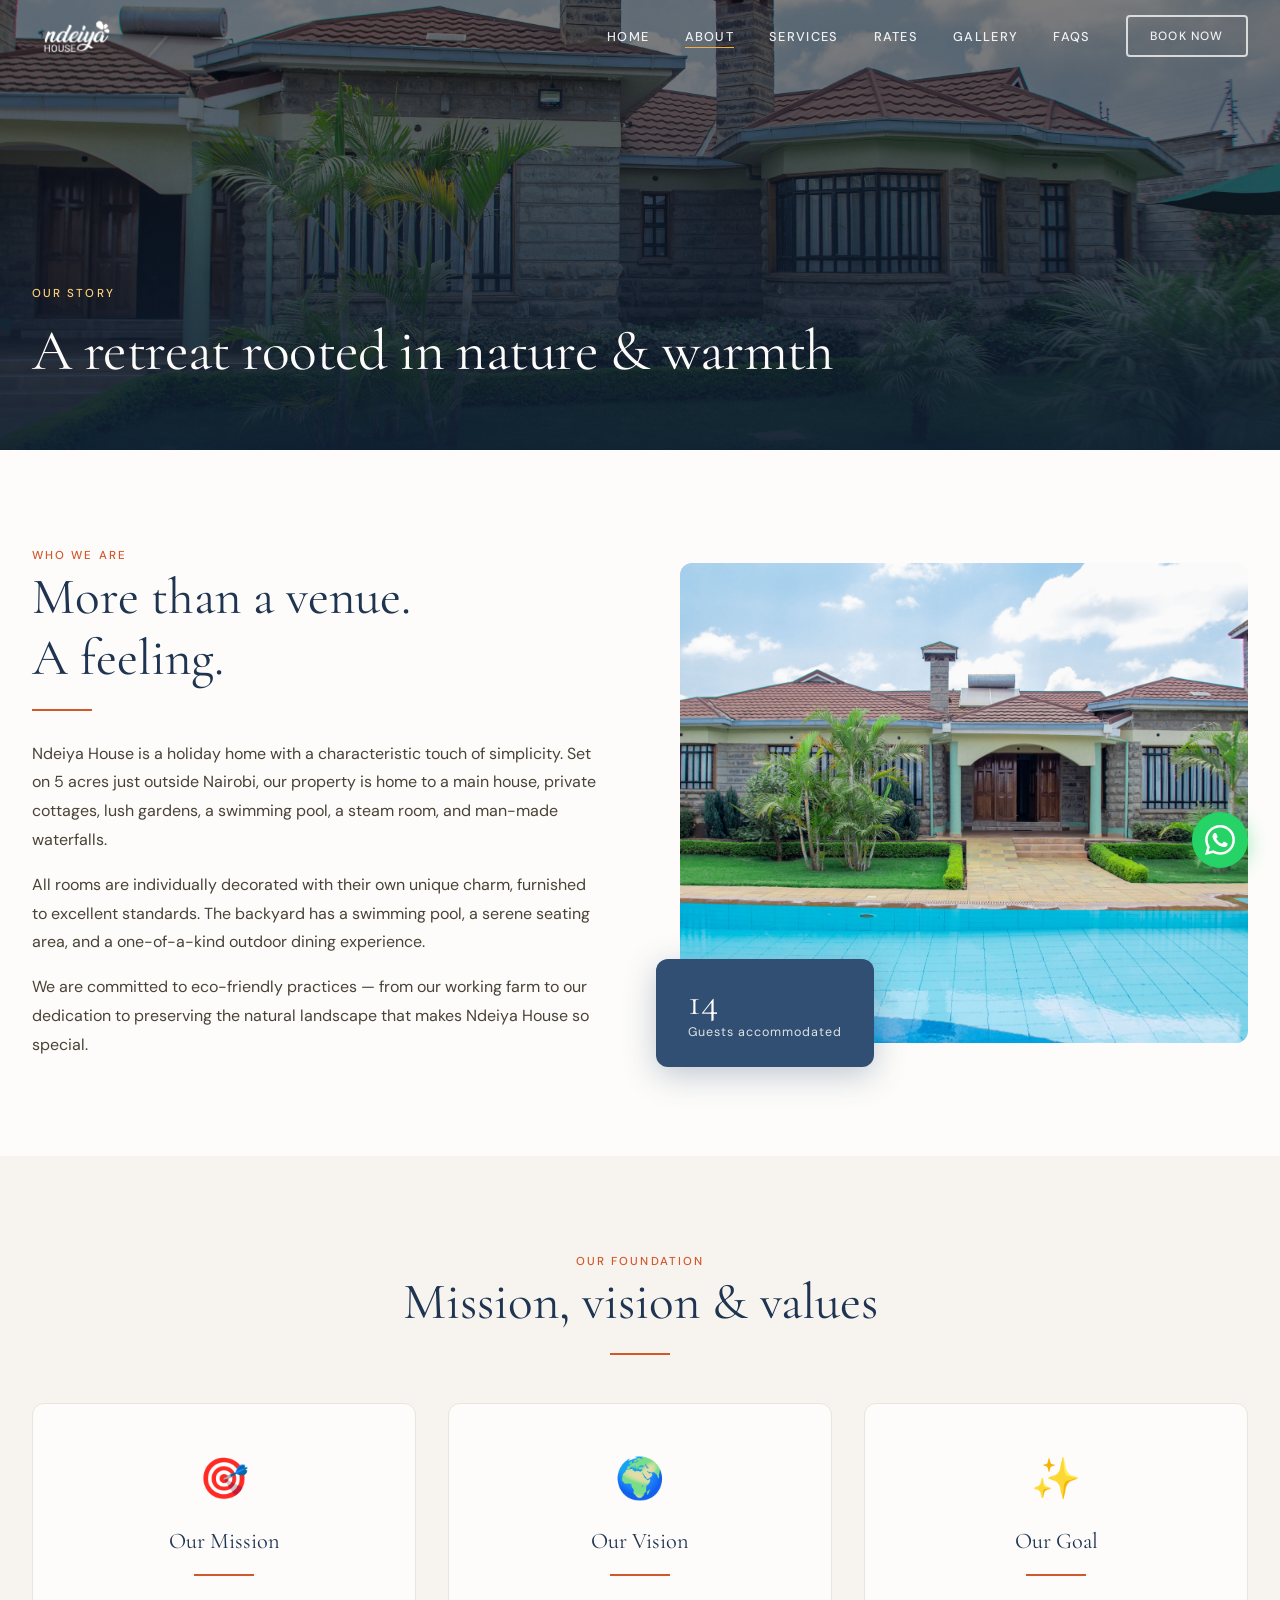
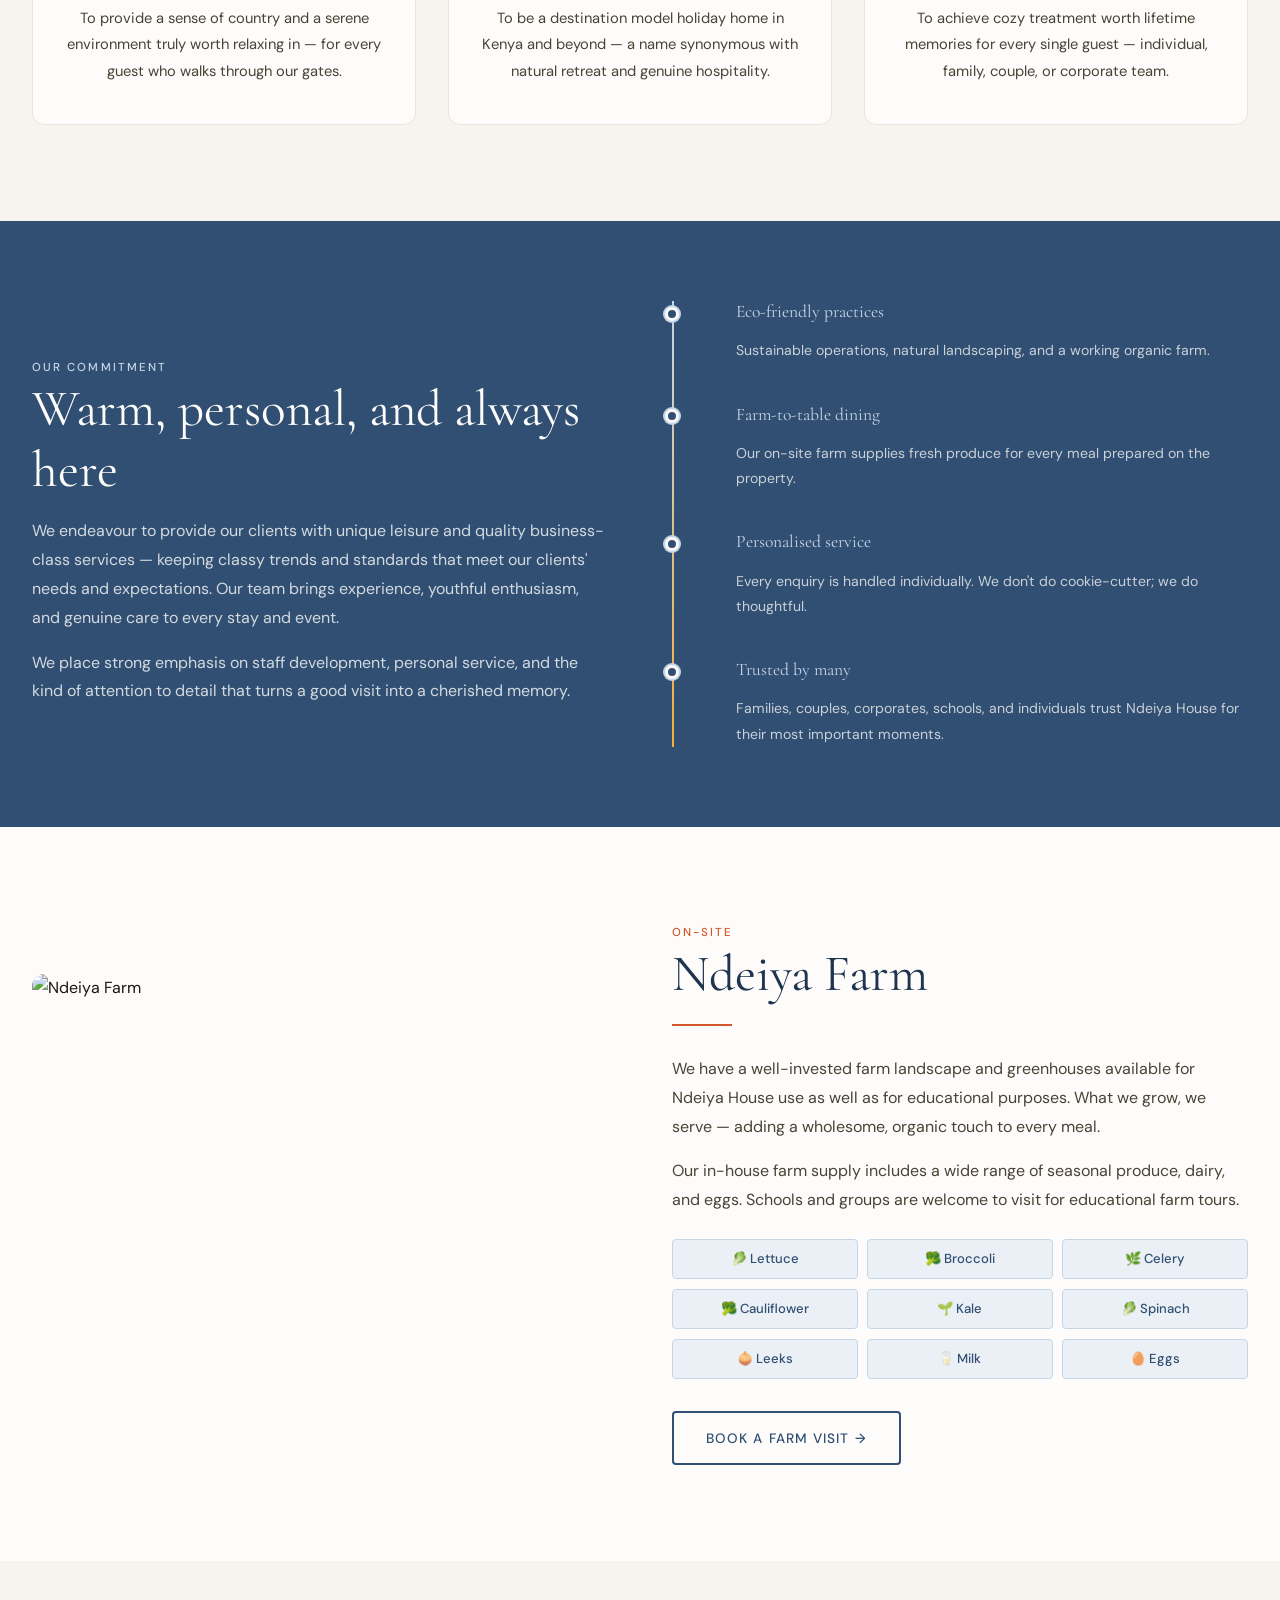
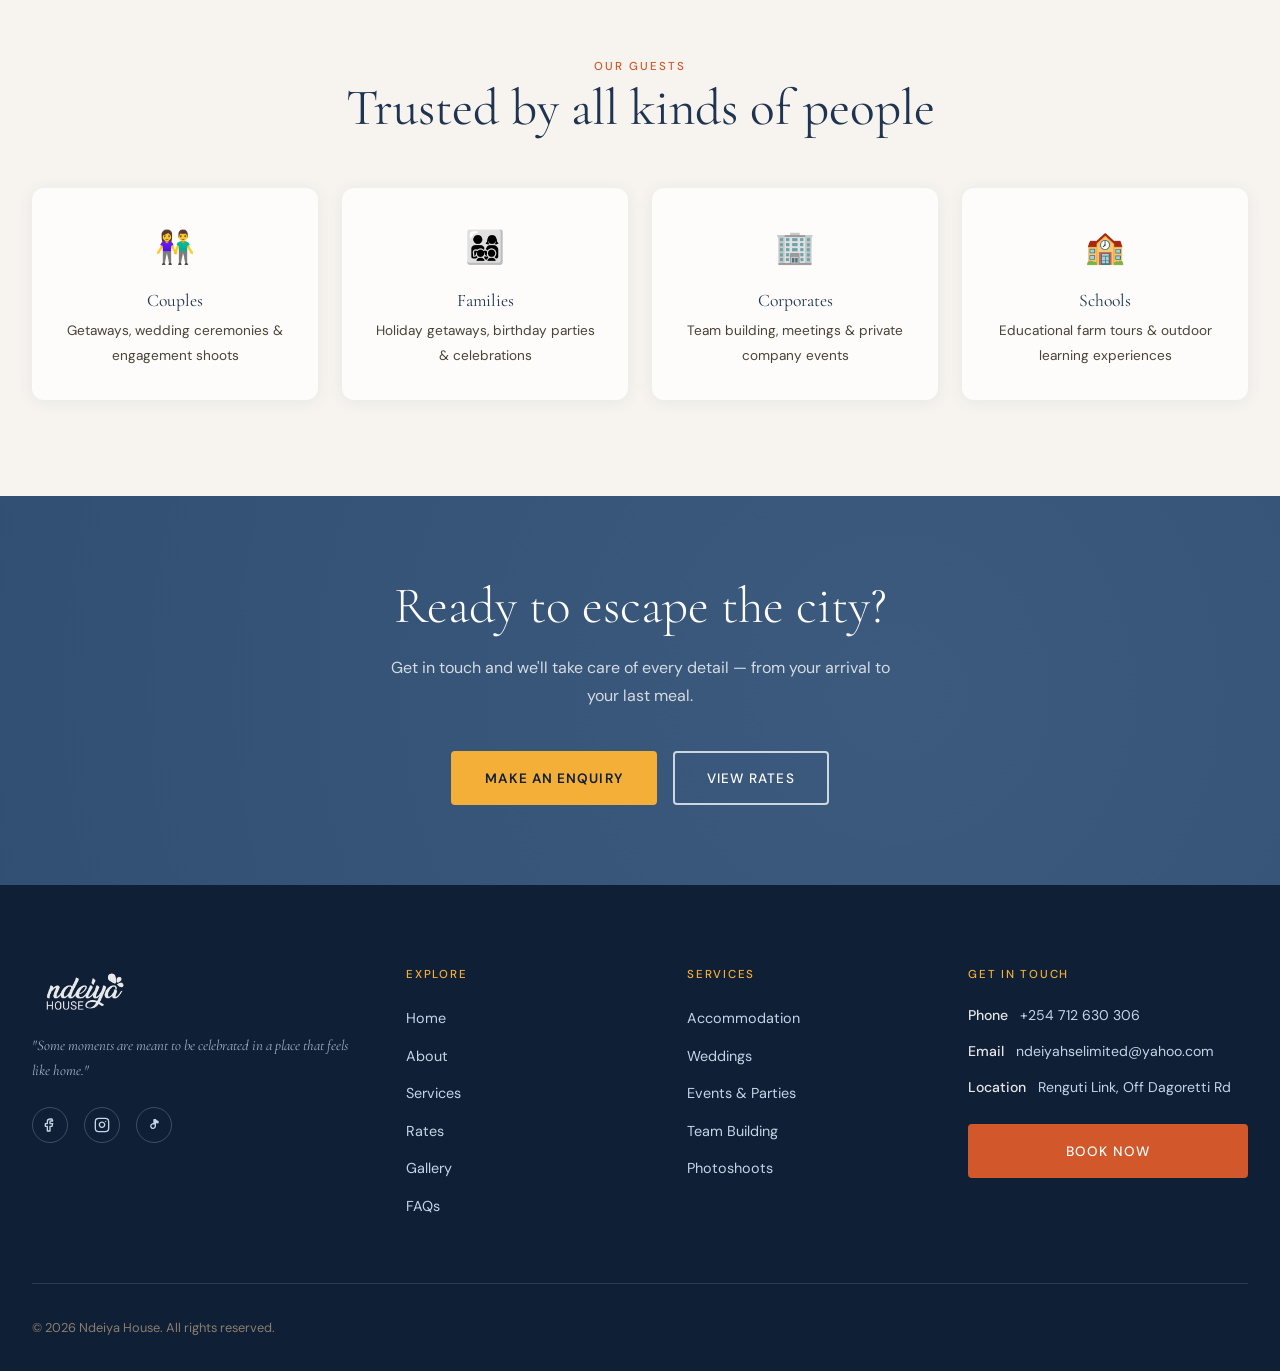
==== commit a6600fe5: "update social icons" ====
--- a/about.html
+++ b/about.html
@@ -207,7 +207,7 @@
     <div class="page-hero">
       <div
         class="page-hero-bg"
-        style="background-image: url(&quot;/gallery-13.JPG&quot;)"
+        style="background-image: url(&quot;gallery-13.JPG&quot;)"
       ></div>
       <div class="page-hero-overlay"></div>
       <div class="page-hero-content">
@@ -253,7 +253,7 @@
           </div>
           <div class="reveal reveal-delay-1" style="position: relative">
             <img
-              src="/gallery-12.JPG"
+              src="gallery-12.JPG"
               alt="Ndeiya House gardens"
               style="
                 border-radius: var(--radius-lg);
@@ -566,8 +566,35 @@
               like home."
             </p>
             <div class="social-links">
-              <a href="https://instagram.com/ndeiyahouse" target="_blank">ig</a
-              ><a href="https://facebook.com/ndeiyahouse" target="_blank">fb</a>
+              <a
+                href="https://www.facebook.com/share/1WFYYKvinH/?mibextid=wwXIfr"
+                target="_blank"
+                rel="noopener noreferrer"
+                aria-label="Facebook"
+                ><svg viewBox="0 0 24 24" aria-hidden="true">
+                  <path
+                    d="M15 3h-3a4 4 0 0 0-4 4v3H5v4h3v7h4v-7h3l1-4h-4V7a1 1 0 0 1 1-1h3z"
+                  /></svg></a
+              ><a
+                href="https://www.instagram.com/ndeiyahouse?igsh=MWFoZno2NjFmbzIxag%3D%3D&utm_source=qr"
+                target="_blank"
+                rel="noopener noreferrer"
+                aria-label="Instagram"
+                ><svg viewBox="0 0 24 24" aria-hidden="true">
+                  <rect x="2" y="2" width="20" height="20" rx="5" ry="5" />
+                  <path d="M16 11.37a4 4 0 1 1-1.14-2.6 4 4 0 0 1 1.14 2.6z" />
+                  <line x1="17.5" y1="6.5" x2="17.5" y2="6.5" /></svg></a
+              ><a
+                href="https://www.tiktok.com/@ndeiya.house?_r=1&_t=ZS-94eKRiuWHCf"
+                target="_blank"
+                rel="noopener noreferrer"
+                aria-label="TikTok"
+                ><svg viewBox="0 0 24 24" aria-hidden="true">
+                  <path d="M14 4v9.6a3.4 3.4 0 1 1-2-3.1V4h2z" />
+                  <path
+                    d="M14 4c1 1.6 2.3 2.5 4 2.7v2c-1.5-.1-2.8-.6-4-1.4"
+                  /></svg
+              ></a>
             </div>
           </div>
           <div>
--- a/style.css
+++ b/style.css
@@ -6,200 +6,925 @@
      Gold       #F3AF38  (highlight — logo droplets)
    ============================================================ */
 
-@import url('https://fonts.googleapis.com/css2?family=Cormorant+Garamond:ital,wght@0,300;0,400;0,500;0,600;1,300;1,400&family=DM+Sans:wght@300;400;500&display=swap');
+@import url("https://fonts.googleapis.com/css2?family=Cormorant+Garamond:ital,wght@0,300;0,400;0,500;0,600;1,300;1,400&family=DM+Sans:wght@300;400;500&display=swap");
 
 :root {
-  --navy:        #314F73;
-  --navy-dark:   #1E3450;
-  --navy-deeper: #0F1F35;
-  --navy-mid:    #4A6B8F;
-  --navy-light:  #C5D5E8;
-  --navy-pale:   #EBF0F6;
-  --orange:      #D2572B;
-  --orange-dark: #A83F1A;
-  --orange-light:#F0906A;
-  --orange-pale: #FAE8E0;
-  --gold:        #F3AF38;
-  --gold-dark:   #C88A1A;
-  --gold-light:  #FAD07A;
-  --gold-pale:   #FEF4DC;
-  --cream:       #F7F4EF;
-  --cream-dark:  #EAE5DC;
-  --sand:        #C9B99A;
-  --bark:        #2A2018;
-  --white:       #FDFCFA;
-  --text:        #1A1610;
-  --text-mid:    #4A4236;
-  --text-light:  #8A7E70;
-  --font-display:'Cormorant Garamond', Georgia, serif;
-  --font-body:   'DM Sans', sans-serif;
-  --max-w:       1280px;
-  --nav-h:       72px;
-  --radius:      4px;
-  --radius-lg:   12px;
-  --transition:  0.35s cubic-bezier(0.4,0,0.2,1);
-}
-
-*,*::before,*::after{box-sizing:border-box;margin:0;padding:0}
-html{scroll-behavior:smooth;font-size:16px}
-body{font-family:var(--font-body);background:var(--white);color:var(--text);line-height:1.7;-webkit-font-smoothing:antialiased}
-img{display:block;max-width:100%;height:auto}
-a{color:inherit;text-decoration:none}
-button{cursor:pointer;font-family:var(--font-body);border:none;background:none}
-ul{list-style:none}
-
-h1,h2,h3,h4{font-family:var(--font-display);font-weight:400;line-height:1.2;color:var(--navy-dark)}
-h1{font-size:clamp(2.8rem,6vw,5rem);letter-spacing:-0.01em}
-h2{font-size:clamp(2rem,4vw,3.2rem)}
-h3{font-size:clamp(1.4rem,2.5vw,2rem)}
-h4{font-size:1.2rem}
-p{font-size:1rem;color:var(--text-mid);line-height:1.8}
-.eyebrow{font-family:var(--font-body);font-size:0.72rem;font-weight:500;letter-spacing:0.18em;text-transform:uppercase;color:var(--orange)}
-
-.container{max-width:var(--max-w);margin:0 auto;padding:0 2rem}
-.section{padding:6rem 0}
-.section--alt{background:var(--cream)}
-.section--dark{background:var(--navy-deeper);color:var(--cream)}
-.section--dark h2,.section--dark h3,.section--dark h4{color:var(--gold-light)}
-.section--dark p{color:var(--navy-light)}
-
-.btn{display:inline-flex;align-items:center;gap:0.5rem;padding:0.85rem 2rem;font-family:var(--font-body);font-size:0.85rem;font-weight:500;letter-spacing:0.08em;text-transform:uppercase;border-radius:var(--radius);transition:var(--transition);cursor:pointer}
-.btn-primary{background:var(--orange);color:var(--white);border:2px solid var(--orange)}
-.btn-primary:hover{background:var(--orange-dark);border-color:var(--orange-dark);transform:translateY(-2px);box-shadow:0 8px 24px rgba(210,87,43,0.35)}
-.btn-outline{background:transparent;color:var(--white);border:2px solid rgba(255,255,255,0.75)}
-.btn-outline:hover{background:var(--white);color:var(--navy);border-color:var(--white);transform:translateY(-2px)}
-.btn-outline-dark{background:transparent;color:var(--navy);border:2px solid var(--navy)}
-.btn-outline-dark:hover{background:var(--navy);color:var(--white);transform:translateY(-2px)}
-.btn-gold{background:var(--gold);color:var(--navy-deeper);border:2px solid var(--gold);font-weight:600}
-.btn-gold:hover{background:var(--gold-dark);border-color:var(--gold-dark);color:var(--white);transform:translateY(-2px)}
-.btn-navy{background:var(--navy);color:var(--white);border:2px solid var(--navy)}
-.btn-navy:hover{background:var(--navy-dark);border-color:var(--navy-dark);transform:translateY(-2px);box-shadow:0 8px 24px rgba(49,79,115,0.35)}
-
-.nav{position:fixed;top:0;left:0;right:0;z-index:100;height:var(--nav-h);display:flex;align-items:center;transition:var(--transition);padding:0 2rem}
-.nav.scrolled{background:rgba(253,252,250,0.97);box-shadow:0 1px 0 var(--cream-dark);backdrop-filter:blur(12px)}
-.nav-inner{max-width:var(--max-w);margin:0 auto;width:100%;display:flex;align-items:center;justify-content:space-between}
-.nav-logo{display:flex;align-items:center;text-decoration:none}
-.nav-logo img{height:44px;width:auto;filter:brightness(0) invert(1);transition:var(--transition)}
-.nav.scrolled .nav-logo img{filter:none}
-.nav-links{display:flex;align-items:center;gap:2.2rem}
-.nav-links a{font-size:0.8rem;font-weight:500;letter-spacing:0.1em;text-transform:uppercase;color:rgba(255,255,255,0.9);transition:var(--transition);position:relative}
-.nav-links a::after{content:'';position:absolute;bottom:-3px;left:0;right:0;height:1.5px;background:var(--gold);transform:scaleX(0);transition:var(--transition)}
-.nav-links a:hover::after,.nav-links a.active::after{transform:scaleX(1)}
-.nav.scrolled .nav-links a{color:var(--text-mid)}
-.nav.scrolled .nav-links a:hover{color:var(--navy)}
-.nav-links .btn{padding:0.55rem 1.4rem;font-size:0.75rem}
-.nav.scrolled .btn-outline{color:var(--orange);border-color:var(--orange)}
-.nav.scrolled .btn-outline:hover{background:var(--orange);color:var(--white)}
-
-.nav-toggle{display:none;flex-direction:column;gap:5px;cursor:pointer;padding:4px}
-.nav-toggle span{display:block;width:24px;height:2px;background:var(--white);transition:var(--transition)}
-.nav.scrolled .nav-toggle span{background:var(--navy-dark)}
-.nav-toggle.open span:nth-child(1){transform:translateY(7px) rotate(45deg)}
-.nav-toggle.open span:nth-child(2){opacity:0}
-.nav-toggle.open span:nth-child(3){transform:translateY(-7px) rotate(-45deg)}
-
-.nav-mobile{display:none;position:fixed;top:var(--nav-h);left:0;right:0;background:var(--white);padding:2rem;box-shadow:0 20px 40px rgba(0,0,0,0.1);z-index:99;flex-direction:column;gap:0}
-.nav-mobile.open{display:flex}
-.nav-mobile a{display:block;padding:1rem 0;font-size:0.85rem;font-weight:500;letter-spacing:0.1em;text-transform:uppercase;color:var(--text-mid);border-bottom:1px solid var(--cream-dark);transition:var(--transition)}
-.nav-mobile a:hover{color:var(--navy);padding-left:0.5rem}
-.nav-mobile .btn{margin-top:1.5rem;width:100%;justify-content:center}
-
-.page-hero{height:50vh;min-height:360px;display:flex;align-items:flex-end;position:relative;overflow:hidden;padding-bottom:4rem}
-.page-hero-bg{position:absolute;inset:0;background-size:cover;background-position:center;filter:brightness(0.5);transition:transform 8s ease}
-.page-hero:hover .page-hero-bg{transform:scale(1.04)}
-.page-hero-overlay{position:absolute;inset:0;background:linear-gradient(to top,rgba(15,31,53,0.88) 0%,rgba(49,79,115,0.2) 60%,transparent 100%)}
-.page-hero-content{position:relative;z-index:2;max-width:var(--max-w);margin:0 auto;padding:0 2rem;width:100%}
-.page-hero-content .eyebrow{color:var(--gold-light);margin-bottom:0.75rem}
-.page-hero-content h1{color:var(--white);font-size:clamp(2.4rem,5vw,3.6rem)}
-
-.card{background:var(--white);border-radius:var(--radius-lg);overflow:hidden;box-shadow:0 2px 16px rgba(49,79,115,0.08);transition:var(--transition)}
-.card:hover{transform:translateY(-6px);box-shadow:0 12px 40px rgba(49,79,115,0.15)}
-.card-img{aspect-ratio:4/3;overflow:hidden;background:var(--cream-dark)}
-.card-img img{width:100%;height:100%;object-fit:cover;transition:transform 0.6s ease}
-.card:hover .card-img img{transform:scale(1.06)}
-.card-body{padding:1.75rem}
-
-.divider{width:60px;height:2px;background:var(--orange);margin:1.2rem 0 1.8rem}
-.divider--center{margin-left:auto;margin-right:auto}
-
-.pill{display:inline-block;padding:0.3rem 0.9rem;border-radius:100px;font-size:0.75rem;font-weight:500;letter-spacing:0.06em;background:var(--navy-pale);color:var(--navy)}
-
-.price-card{background:var(--white);border:1px solid var(--cream-dark);border-radius:var(--radius-lg);padding:2.5rem 2rem;transition:var(--transition);position:relative;overflow:hidden}
-.price-card::before{content:'';position:absolute;top:0;left:0;right:0;height:4px;background:var(--navy-mid);opacity:0;transition:var(--transition)}
-.price-card:hover::before{opacity:1}
-.price-card:hover{box-shadow:0 12px 40px rgba(49,79,115,0.12);border-color:var(--navy-light)}
-.price-card.featured{border-color:var(--navy)}
-.price-card.featured::before{opacity:1;background:var(--orange)}
-.price-amount{font-family:var(--font-display);font-size:2.6rem;font-weight:500;color:var(--navy);line-height:1;margin:1rem 0 0.25rem}
-.price-unit{font-size:0.82rem;color:var(--text-light);font-weight:400}
-.price-includes{margin-top:1.5rem}
-.price-includes li{display:flex;align-items:flex-start;gap:0.6rem;padding:0.45rem 0;font-size:0.88rem;color:var(--text-mid);border-bottom:1px solid var(--cream-dark)}
-.price-includes li:last-child{border-bottom:none}
-.price-includes li::before{content:'✓';color:var(--orange);font-weight:600;flex-shrink:0;margin-top:0.1rem}
-
-.faq-item{border-bottom:1px solid var(--cream-dark)}
-.faq-q{width:100%;text-align:left;padding:1.4rem 0;display:flex;justify-content:space-between;align-items:center;font-family:var(--font-display);font-size:1.15rem;font-weight:400;color:var(--navy-dark);background:none;border:none;cursor:pointer;gap:1rem;transition:var(--transition)}
-.faq-q:hover{color:var(--orange)}
-.faq-icon{width:28px;height:28px;border:1.5px solid var(--cream-dark);border-radius:50%;display:flex;align-items:center;justify-content:center;flex-shrink:0;transition:var(--transition);font-size:1.1rem;color:var(--navy)}
-.faq-item.open .faq-icon{background:var(--orange);border-color:var(--orange);color:var(--white);transform:rotate(45deg)}
-.faq-a{max-height:0;overflow:hidden;transition:max-height 0.4s ease,padding 0.4s ease}
-.faq-a-inner{padding-bottom:1.4rem}
-.faq-a-inner p{font-size:0.95rem;color:var(--text-mid)}
-.faq-item.open .faq-a{max-height:400px}
-
-.form-group{margin-bottom:1.4rem}
-.form-label{display:block;font-size:0.78rem;font-weight:500;letter-spacing:0.08em;text-transform:uppercase;color:var(--text-mid);margin-bottom:0.5rem}
-.form-control{width:100%;padding:0.85rem 1rem;border:1.5px solid var(--cream-dark);border-radius:var(--radius);font-family:var(--font-body);font-size:0.95rem;color:var(--text);background:var(--white);transition:var(--transition);outline:none;-webkit-appearance:none}
-.form-control:focus{border-color:var(--navy);box-shadow:0 0 0 3px rgba(49,79,115,0.12)}
-.form-control::placeholder{color:var(--text-light)}
-textarea.form-control{resize:vertical;min-height:120px}
-select.form-control{background-image:url("data:image/svg+xml,%3Csvg xmlns='http://www.w3.org/2000/svg' width='12' height='8' viewBox='0 0 12 8'%3E%3Cpath d='M1 1l5 5 5-5' stroke='%238A7E70' stroke-width='1.5' fill='none' stroke-linecap='round'/%3E%3C/svg%3E");background-repeat:no-repeat;background-position:right 1rem center;padding-right:2.5rem;cursor:pointer}
-
-.toast{position:fixed;bottom:2rem;right:2rem;background:var(--navy);color:var(--white);padding:1rem 1.5rem;border-radius:var(--radius-lg);font-size:0.9rem;box-shadow:0 8px 32px rgba(49,79,115,0.4);transform:translateY(120px);opacity:0;transition:var(--transition);z-index:200;max-width:320px}
-.toast.show{transform:translateY(0);opacity:1}
-
-.wa-float{position:fixed;bottom:2rem;right:2rem;width:56px;height:56px;background:#25D366;border-radius:50%;display:flex;align-items:center;justify-content:center;box-shadow:0 4px 20px rgba(37,211,102,0.45);z-index:150;transition:var(--transition);text-decoration:none}
-.wa-float:hover{transform:scale(1.1) translateY(-3px);box-shadow:0 8px 28px rgba(37,211,102,0.5)}
-.wa-float svg{width:30px;height:30px;fill:white}
-
-.footer{background:var(--navy-deeper);color:var(--navy-light);padding:5rem 0 2rem}
-.footer-grid{display:grid;grid-template-columns:1.4fr 1fr 1fr 1.2fr;gap:3rem;margin-bottom:4rem}
-.footer-logo{margin-bottom:1rem}
-.footer-logo img{height:52px;width:auto;filter:brightness(0) invert(1);opacity:0.9}
-.footer-tagline{font-size:0.92rem;color:var(--navy-light);line-height:1.7;margin-bottom:1.5rem;font-style:italic;font-family:var(--font-display);opacity:0.8}
-.footer h5{font-family:var(--font-body);font-size:0.72rem;font-weight:500;letter-spacing:0.15em;text-transform:uppercase;color:var(--gold);margin-bottom:1.2rem}
-.footer-links{display:flex;flex-direction:column;gap:0.65rem}
-.footer-links a{font-size:0.9rem;color:var(--navy-light);transition:var(--transition)}
-.footer-links a:hover{color:var(--gold-light);padding-left:0.3rem}
-.footer-contact{display:flex;flex-direction:column;gap:0.75rem}
-.footer-contact-item{display:flex;gap:0.75rem;align-items:flex-start;font-size:0.88rem;color:var(--navy-light)}
-.footer-contact-item strong{color:var(--white);font-weight:500;white-space:nowrap;opacity:0.9}
-.footer-bottom{border-top:1px solid rgba(197,213,232,0.15);padding-top:2rem;display:flex;justify-content:space-between;align-items:center;flex-wrap:wrap;gap:1rem}
-.footer-bottom p{font-size:0.8rem;color:var(--text-light)}
-.social-links{display:flex;gap:1rem}
-.social-links a{width:36px;height:36px;border:1px solid rgba(197,213,232,0.25);border-radius:50%;display:flex;align-items:center;justify-content:center;font-size:0.85rem;color:var(--navy-light);transition:var(--transition);font-weight:500}
-.social-links a:hover{background:var(--orange);border-color:var(--orange);color:var(--white)}
-
-.reveal{opacity:0;transform:translateY(32px);transition:opacity 0.7s ease,transform 0.7s ease}
-.reveal.visible{opacity:1;transform:translateY(0)}
-.reveal-delay-1{transition-delay:0.1s}
-.reveal-delay-2{transition-delay:0.2s}
-.reveal-delay-3{transition-delay:0.3s}
-.reveal-delay-4{transition-delay:0.4s}
-
-.text-center{text-align:center}
-.text-navy{color:var(--navy)}
-.text-orange{color:var(--orange)}
-.text-gold{color:var(--gold)}
-.mb-1{margin-bottom:0.5rem}.mb-2{margin-bottom:1rem}.mb-3{margin-bottom:1.5rem}.mb-4{margin-bottom:2rem}.mb-5{margin-bottom:3rem}
-.mt-2{margin-top:1rem}.mt-3{margin-top:1.5rem}.mt-4{margin-top:2rem}
-.grid-2{display:grid;grid-template-columns:repeat(2,1fr);gap:2rem}
-.grid-3{display:grid;grid-template-columns:repeat(3,1fr);gap:2rem}
-.grid-4{display:grid;grid-template-columns:repeat(4,1fr);gap:1.5rem}
-.flex{display:flex}
-.flex-center{display:flex;align-items:center;justify-content:center}
-.gap-1{gap:0.5rem}.gap-2{gap:1rem}.gap-3{gap:1.5rem}
-
-@media(max-width:1024px){.footer-grid{grid-template-columns:1fr 1fr}.grid-4{grid-template-columns:repeat(2,1fr)}}
-@media(max-width:768px){.nav-links{display:none}.nav-toggle{display:flex}.grid-2,.grid-3,.grid-4{grid-template-columns:1fr}.footer-grid{grid-template-columns:1fr;gap:2rem}.section{padding:4rem 0}.footer-bottom{flex-direction:column;align-items:flex-start}h1{font-size:2.4rem}h2{font-size:1.9rem}}
-@media(max-width:480px){.container{padding:0 1.25rem}}
+  --navy: #314f73;
+  --navy-dark: #1e3450;
+  --navy-deeper: #0f1f35;
+  --navy-mid: #4a6b8f;
+  --navy-light: #c5d5e8;
+  --navy-pale: #ebf0f6;
+  --orange: #d2572b;
+  --orange-dark: #a83f1a;
+  --orange-light: #f0906a;
+  --orange-pale: #fae8e0;
+  --gold: #f3af38;
+  --gold-dark: #c88a1a;
+  --gold-light: #fad07a;
+  --gold-pale: #fef4dc;
+  --cream: #f7f4ef;
+  --cream-dark: #eae5dc;
+  --sand: #c9b99a;
+  --bark: #2a2018;
+  --white: #fdfcfa;
+  --text: #1a1610;
+  --text-mid: #4a4236;
+  --text-light: #8a7e70;
+  --font-display: "Cormorant Garamond", Georgia, serif;
+  --font-body: "DM Sans", sans-serif;
+  --max-w: 1280px;
+  --nav-h: 72px;
+  --radius: 4px;
+  --radius-lg: 12px;
+  --transition: 0.35s cubic-bezier(0.4, 0, 0.2, 1);
+}
+
+*,
+*::before,
+*::after {
+  box-sizing: border-box;
+  margin: 0;
+  padding: 0;
+}
+html {
+  scroll-behavior: smooth;
+  font-size: 16px;
+}
+body {
+  font-family: var(--font-body);
+  background: var(--white);
+  color: var(--text);
+  line-height: 1.7;
+  -webkit-font-smoothing: antialiased;
+}
+img {
+  display: block;
+  max-width: 100%;
+  height: auto;
+}
+a {
+  color: inherit;
+  text-decoration: none;
+}
+button {
+  cursor: pointer;
+  font-family: var(--font-body);
+  border: none;
+  background: none;
+}
+ul {
+  list-style: none;
+}
+
+h1,
+h2,
+h3,
+h4 {
+  font-family: var(--font-display);
+  font-weight: 400;
+  line-height: 1.2;
+  color: var(--navy-dark);
+}
+h1 {
+  font-size: clamp(2.8rem, 6vw, 5rem);
+  letter-spacing: -0.01em;
+}
+h2 {
+  font-size: clamp(2rem, 4vw, 3.2rem);
+}
+h3 {
+  font-size: clamp(1.4rem, 2.5vw, 2rem);
+}
+h4 {
+  font-size: 1.2rem;
+}
+p {
+  font-size: 1rem;
+  color: var(--text-mid);
+  line-height: 1.8;
+}
+.eyebrow {
+  font-family: var(--font-body);
+  font-size: 0.72rem;
+  font-weight: 500;
+  letter-spacing: 0.18em;
+  text-transform: uppercase;
+  color: var(--orange);
+}
+
+.container {
+  max-width: var(--max-w);
+  margin: 0 auto;
+  padding: 0 2rem;
+}
+.section {
+  padding: 6rem 0;
+}
+.section--alt {
+  background: var(--cream);
+}
+.section--dark {
+  background: var(--navy-deeper);
+  color: var(--cream);
+}
+.section--dark h2,
+.section--dark h3,
+.section--dark h4 {
+  color: var(--gold-light);
+}
+.section--dark p {
+  color: var(--navy-light);
+}
+
+.btn {
+  display: inline-flex;
+  align-items: center;
+  gap: 0.5rem;
+  padding: 0.85rem 2rem;
+  font-family: var(--font-body);
+  font-size: 0.85rem;
+  font-weight: 500;
+  letter-spacing: 0.08em;
+  text-transform: uppercase;
+  border-radius: var(--radius);
+  transition: var(--transition);
+  cursor: pointer;
+}
+.btn-primary {
+  background: var(--orange);
+  color: var(--white);
+  border: 2px solid var(--orange);
+}
+.btn-primary:hover {
+  background: var(--orange-dark);
+  border-color: var(--orange-dark);
+  transform: translateY(-2px);
+  box-shadow: 0 8px 24px rgba(210, 87, 43, 0.35);
+}
+.btn-outline {
+  background: transparent;
+  color: var(--white);
+  border: 2px solid rgba(255, 255, 255, 0.75);
+}
+.btn-outline:hover {
+  background: var(--white);
+  color: var(--navy);
+  border-color: var(--white);
+  transform: translateY(-2px);
+}
+.btn-outline-dark {
+  background: transparent;
+  color: var(--navy);
+  border: 2px solid var(--navy);
+}
+.btn-outline-dark:hover {
+  background: var(--navy);
+  color: var(--white);
+  transform: translateY(-2px);
+}
+.btn-gold {
+  background: var(--gold);
+  color: var(--navy-deeper);
+  border: 2px solid var(--gold);
+  font-weight: 600;
+}
+.btn-gold:hover {
+  background: var(--gold-dark);
+  border-color: var(--gold-dark);
+  color: var(--white);
+  transform: translateY(-2px);
+}
+.btn-navy {
+  background: var(--navy);
+  color: var(--white);
+  border: 2px solid var(--navy);
+}
+.btn-navy:hover {
+  background: var(--navy-dark);
+  border-color: var(--navy-dark);
+  transform: translateY(-2px);
+  box-shadow: 0 8px 24px rgba(49, 79, 115, 0.35);
+}
+
+.nav {
+  position: fixed;
+  top: 0;
+  left: 0;
+  right: 0;
+  z-index: 100;
+  height: var(--nav-h);
+  display: flex;
+  align-items: center;
+  transition: var(--transition);
+  padding: 0 2rem;
+}
+.nav.scrolled {
+  background: rgba(253, 252, 250, 0.97);
+  box-shadow: 0 1px 0 var(--cream-dark);
+  backdrop-filter: blur(12px);
+}
+.nav-inner {
+  max-width: var(--max-w);
+  margin: 0 auto;
+  width: 100%;
+  display: flex;
+  align-items: center;
+  justify-content: space-between;
+}
+.nav-logo {
+  display: flex;
+  align-items: center;
+  text-decoration: none;
+}
+.nav-logo img {
+  height: 44px;
+  width: auto;
+  filter: brightness(0) invert(1);
+  transition: var(--transition);
+}
+.nav.scrolled .nav-logo img {
+  filter: none;
+}
+.nav-links {
+  display: flex;
+  align-items: center;
+  gap: 2.2rem;
+}
+.nav-links a {
+  font-size: 0.8rem;
+  font-weight: 500;
+  letter-spacing: 0.1em;
+  text-transform: uppercase;
+  color: rgba(255, 255, 255, 0.9);
+  transition: var(--transition);
+  position: relative;
+}
+.nav-links a::after {
+  content: "";
+  position: absolute;
+  bottom: -3px;
+  left: 0;
+  right: 0;
+  height: 1.5px;
+  background: var(--gold);
+  transform: scaleX(0);
+  transition: var(--transition);
+}
+.nav-links a:hover::after,
+.nav-links a.active::after {
+  transform: scaleX(1);
+}
+.nav.scrolled .nav-links a {
+  color: var(--text-mid);
+}
+.nav.scrolled .nav-links a:hover {
+  color: var(--navy);
+}
+.nav-links .btn {
+  padding: 0.55rem 1.4rem;
+  font-size: 0.75rem;
+}
+.nav.scrolled .btn-outline {
+  color: var(--orange);
+  border-color: var(--orange);
+}
+.nav.scrolled .btn-outline:hover {
+  background: var(--orange);
+  color: var(--white);
+}
+
+.nav-toggle {
+  display: none;
+  flex-direction: column;
+  gap: 5px;
+  cursor: pointer;
+  padding: 4px;
+}
+.nav-toggle span {
+  display: block;
+  width: 24px;
+  height: 2px;
+  background: var(--white);
+  transition: var(--transition);
+}
+.nav.scrolled .nav-toggle span {
+  background: var(--navy-dark);
+}
+.nav-toggle.open span:nth-child(1) {
+  transform: translateY(7px) rotate(45deg);
+}
+.nav-toggle.open span:nth-child(2) {
+  opacity: 0;
+}
+.nav-toggle.open span:nth-child(3) {
+  transform: translateY(-7px) rotate(-45deg);
+}
+
+.nav-mobile {
+  display: none;
+  position: fixed;
+  top: var(--nav-h);
+  left: 0;
+  right: 0;
+  background: var(--white);
+  padding: 2rem;
+  box-shadow: 0 20px 40px rgba(0, 0, 0, 0.1);
+  z-index: 99;
+  flex-direction: column;
+  gap: 0;
+}
+.nav-mobile.open {
+  display: flex;
+}
+.nav-mobile a {
+  display: block;
+  padding: 1rem 0;
+  font-size: 0.85rem;
+  font-weight: 500;
+  letter-spacing: 0.1em;
+  text-transform: uppercase;
+  color: var(--text-mid);
+  border-bottom: 1px solid var(--cream-dark);
+  transition: var(--transition);
+}
+.nav-mobile a:hover {
+  color: var(--navy);
+  padding-left: 0.5rem;
+}
+.nav-mobile .btn {
+  margin-top: 1.5rem;
+  width: 100%;
+  justify-content: center;
+}
+
+.page-hero {
+  height: 50vh;
+  min-height: 360px;
+  display: flex;
+  align-items: flex-end;
+  position: relative;
+  overflow: hidden;
+  padding-bottom: 4rem;
+}
+.page-hero-bg {
+  position: absolute;
+  inset: 0;
+  background-size: cover;
+  background-position: center;
+  filter: brightness(0.5);
+  transition: transform 8s ease;
+}
+.page-hero:hover .page-hero-bg {
+  transform: scale(1.04);
+}
+.page-hero-overlay {
+  position: absolute;
+  inset: 0;
+  background: linear-gradient(
+    to top,
+    rgba(15, 31, 53, 0.88) 0%,
+    rgba(49, 79, 115, 0.2) 60%,
+    transparent 100%
+  );
+}
+.page-hero-content {
+  position: relative;
+  z-index: 2;
+  max-width: var(--max-w);
+  margin: 0 auto;
+  padding: 0 2rem;
+  width: 100%;
+}
+.page-hero-content .eyebrow {
+  color: var(--gold-light);
+  margin-bottom: 0.75rem;
+}
+.page-hero-content h1 {
+  color: var(--white);
+  font-size: clamp(2.4rem, 5vw, 3.6rem);
+}
+
+.card {
+  background: var(--white);
+  border-radius: var(--radius-lg);
+  overflow: hidden;
+  box-shadow: 0 2px 16px rgba(49, 79, 115, 0.08);
+  transition: var(--transition);
+}
+.card:hover {
+  transform: translateY(-6px);
+  box-shadow: 0 12px 40px rgba(49, 79, 115, 0.15);
+}
+.card-img {
+  aspect-ratio: 4/3;
+  overflow: hidden;
+  background: var(--cream-dark);
+}
+.card-img img {
+  width: 100%;
+  height: 100%;
+  object-fit: cover;
+  transition: transform 0.6s ease;
+}
+.card:hover .card-img img {
+  transform: scale(1.06);
+}
+.card-body {
+  padding: 1.75rem;
+}
+
+.divider {
+  width: 60px;
+  height: 2px;
+  background: var(--orange);
+  margin: 1.2rem 0 1.8rem;
+}
+.divider--center {
+  margin-left: auto;
+  margin-right: auto;
+}
+
+.pill {
+  display: inline-block;
+  padding: 0.3rem 0.9rem;
+  border-radius: 100px;
+  font-size: 0.75rem;
+  font-weight: 500;
+  letter-spacing: 0.06em;
+  background: var(--navy-pale);
+  color: var(--navy);
+}
+
+.price-card {
+  background: var(--white);
+  border: 1px solid var(--cream-dark);
+  border-radius: var(--radius-lg);
+  padding: 2.5rem 2rem;
+  transition: var(--transition);
+  position: relative;
+  overflow: hidden;
+}
+.price-card::before {
+  content: "";
+  position: absolute;
+  top: 0;
+  left: 0;
+  right: 0;
+  height: 4px;
+  background: var(--navy-mid);
+  opacity: 0;
+  transition: var(--transition);
+}
+.price-card:hover::before {
+  opacity: 1;
+}
+.price-card:hover {
+  box-shadow: 0 12px 40px rgba(49, 79, 115, 0.12);
+  border-color: var(--navy-light);
+}
+.price-card.featured {
+  border-color: var(--navy);
+}
+.price-card.featured::before {
+  opacity: 1;
+  background: var(--orange);
+}
+.price-amount {
+  font-family: var(--font-display);
+  font-size: 2.6rem;
+  font-weight: 500;
+  color: var(--navy);
+  line-height: 1;
+  margin: 1rem 0 0.25rem;
+}
+.price-unit {
+  font-size: 0.82rem;
+  color: var(--text-light);
+  font-weight: 400;
+}
+.price-includes {
+  margin-top: 1.5rem;
+}
+.price-includes li {
+  display: flex;
+  align-items: flex-start;
+  gap: 0.6rem;
+  padding: 0.45rem 0;
+  font-size: 0.88rem;
+  color: var(--text-mid);
+  border-bottom: 1px solid var(--cream-dark);
+}
+.price-includes li:last-child {
+  border-bottom: none;
+}
+.price-includes li::before {
+  content: "✓";
+  color: var(--orange);
+  font-weight: 600;
+  flex-shrink: 0;
+  margin-top: 0.1rem;
+}
+
+.faq-item {
+  border-bottom: 1px solid var(--cream-dark);
+}
+.faq-q {
+  width: 100%;
+  text-align: left;
+  padding: 1.4rem 0;
+  display: flex;
+  justify-content: space-between;
+  align-items: center;
+  font-family: var(--font-display);
+  font-size: 1.15rem;
+  font-weight: 400;
+  color: var(--navy-dark);
+  background: none;
+  border: none;
+  cursor: pointer;
+  gap: 1rem;
+  transition: var(--transition);
+}
+.faq-q:hover {
+  color: var(--orange);
+}
+.faq-icon {
+  width: 28px;
+  height: 28px;
+  border: 1.5px solid var(--cream-dark);
+  border-radius: 50%;
+  display: flex;
+  align-items: center;
+  justify-content: center;
+  flex-shrink: 0;
+  transition: var(--transition);
+  font-size: 1.1rem;
+  color: var(--navy);
+}
+.faq-item.open .faq-icon {
+  background: var(--orange);
+  border-color: var(--orange);
+  color: var(--white);
+  transform: rotate(45deg);
+}
+.faq-a {
+  max-height: 0;
+  overflow: hidden;
+  transition:
+    max-height 0.4s ease,
+    padding 0.4s ease;
+}
+.faq-a-inner {
+  padding-bottom: 1.4rem;
+}
+.faq-a-inner p {
+  font-size: 0.95rem;
+  color: var(--text-mid);
+}
+.faq-item.open .faq-a {
+  max-height: 400px;
+}
+
+.form-group {
+  margin-bottom: 1.4rem;
+}
+.form-label {
+  display: block;
+  font-size: 0.78rem;
+  font-weight: 500;
+  letter-spacing: 0.08em;
+  text-transform: uppercase;
+  color: var(--text-mid);
+  margin-bottom: 0.5rem;
+}
+.form-control {
+  width: 100%;
+  padding: 0.85rem 1rem;
+  border: 1.5px solid var(--cream-dark);
+  border-radius: var(--radius);
+  font-family: var(--font-body);
+  font-size: 0.95rem;
+  color: var(--text);
+  background: var(--white);
+  transition: var(--transition);
+  outline: none;
+  -webkit-appearance: none;
+}
+.form-control:focus {
+  border-color: var(--navy);
+  box-shadow: 0 0 0 3px rgba(49, 79, 115, 0.12);
+}
+.form-control::placeholder {
+  color: var(--text-light);
+}
+textarea.form-control {
+  resize: vertical;
+  min-height: 120px;
+}
+select.form-control {
+  background-image: url("data:image/svg+xml,%3Csvg xmlns='http://www.w3.org/2000/svg' width='12' height='8' viewBox='0 0 12 8'%3E%3Cpath d='M1 1l5 5 5-5' stroke='%238A7E70' stroke-width='1.5' fill='none' stroke-linecap='round'/%3E%3C/svg%3E");
+  background-repeat: no-repeat;
+  background-position: right 1rem center;
+  padding-right: 2.5rem;
+  cursor: pointer;
+}
+
+.toast {
+  position: fixed;
+  bottom: 2rem;
+  right: 2rem;
+  background: var(--navy);
+  color: var(--white);
+  padding: 1rem 1.5rem;
+  border-radius: var(--radius-lg);
+  font-size: 0.9rem;
+  box-shadow: 0 8px 32px rgba(49, 79, 115, 0.4);
+  transform: translateY(120px);
+  opacity: 0;
+  transition: var(--transition);
+  z-index: 200;
+  max-width: 320px;
+}
+.toast.show {
+  transform: translateY(0);
+  opacity: 1;
+}
+
+.wa-float {
+  position: fixed;
+  bottom: 2rem;
+  right: 2rem;
+  width: 56px;
+  height: 56px;
+  background: #25d366;
+  border-radius: 50%;
+  display: flex;
+  align-items: center;
+  justify-content: center;
+  box-shadow: 0 4px 20px rgba(37, 211, 102, 0.45);
+  z-index: 150;
+  transition: var(--transition);
+  text-decoration: none;
+}
+.wa-float:hover {
+  transform: scale(1.1) translateY(-3px);
+  box-shadow: 0 8px 28px rgba(37, 211, 102, 0.5);
+}
+.wa-float svg {
+  width: 30px;
+  height: 30px;
+  fill: white;
+}
+
+.footer {
+  background: var(--navy-deeper);
+  color: var(--navy-light);
+  padding: 5rem 0 2rem;
+}
+.footer-grid {
+  display: grid;
+  grid-template-columns: 1.4fr 1fr 1fr 1.2fr;
+  gap: 3rem;
+  margin-bottom: 4rem;
+}
+.footer-logo {
+  margin-bottom: 1rem;
+}
+.footer-logo img {
+  height: 52px;
+  width: auto;
+  filter: brightness(0) invert(1);
+  opacity: 0.9;
+}
+.footer-tagline {
+  font-size: 0.92rem;
+  color: var(--navy-light);
+  line-height: 1.7;
+  margin-bottom: 1.5rem;
+  font-style: italic;
+  font-family: var(--font-display);
+  opacity: 0.8;
+}
+.footer h5 {
+  font-family: var(--font-body);
+  font-size: 0.72rem;
+  font-weight: 500;
+  letter-spacing: 0.15em;
+  text-transform: uppercase;
+  color: var(--gold);
+  margin-bottom: 1.2rem;
+}
+.footer-links {
+  display: flex;
+  flex-direction: column;
+  gap: 0.65rem;
+}
+.footer-links a {
+  font-size: 0.9rem;
+  color: var(--navy-light);
+  transition: var(--transition);
+}
+.footer-links a:hover {
+  color: var(--gold-light);
+  padding-left: 0.3rem;
+}
+.footer-contact {
+  display: flex;
+  flex-direction: column;
+  gap: 0.75rem;
+}
+.footer-contact-item {
+  display: flex;
+  gap: 0.75rem;
+  align-items: flex-start;
+  font-size: 0.88rem;
+  color: var(--navy-light);
+}
+.footer-contact-item strong {
+  color: var(--white);
+  font-weight: 500;
+  white-space: nowrap;
+  opacity: 0.9;
+}
+.footer-bottom {
+  border-top: 1px solid rgba(197, 213, 232, 0.15);
+  padding-top: 2rem;
+  display: flex;
+  justify-content: space-between;
+  align-items: center;
+  flex-wrap: wrap;
+  gap: 1rem;
+}
+.footer-bottom p {
+  font-size: 0.8rem;
+  color: var(--text-light);
+}
+.social-links {
+  display: flex;
+  gap: 1rem;
+}
+.social-links a {
+  width: 36px;
+  height: 36px;
+  border: 1px solid rgba(197, 213, 232, 0.25);
+  border-radius: 50%;
+  display: flex;
+  align-items: center;
+  justify-content: center;
+  font-size: 0.85rem;
+  color: var(--navy-light);
+  transition: var(--transition);
+  font-weight: 500;
+}
+.social-links a svg {
+  width: 16px;
+  height: 16px;
+  stroke: currentColor;
+  fill: none;
+  stroke-width: 2;
+  stroke-linecap: round;
+  stroke-linejoin: round;
+}
+.social-links a:hover {
+  background: var(--orange);
+  border-color: var(--orange);
+  color: var(--white);
+}
+
+.reveal {
+  opacity: 0;
+  transform: translateY(32px);
+  transition:
+    opacity 0.7s ease,
+    transform 0.7s ease;
+}
+.reveal.visible {
+  opacity: 1;
+  transform: translateY(0);
+}
+.reveal-delay-1 {
+  transition-delay: 0.1s;
+}
+.reveal-delay-2 {
+  transition-delay: 0.2s;
+}
+.reveal-delay-3 {
+  transition-delay: 0.3s;
+}
+.reveal-delay-4 {
+  transition-delay: 0.4s;
+}
+
+.text-center {
+  text-align: center;
+}
+.text-navy {
+  color: var(--navy);
+}
+.text-orange {
+  color: var(--orange);
+}
+.text-gold {
+  color: var(--gold);
+}
+.mb-1 {
+  margin-bottom: 0.5rem;
+}
+.mb-2 {
+  margin-bottom: 1rem;
+}
+.mb-3 {
+  margin-bottom: 1.5rem;
+}
+.mb-4 {
+  margin-bottom: 2rem;
+}
+.mb-5 {
+  margin-bottom: 3rem;
+}
+.mt-2 {
+  margin-top: 1rem;
+}
+.mt-3 {
+  margin-top: 1.5rem;
+}
+.mt-4 {
+  margin-top: 2rem;
+}
+.grid-2 {
+  display: grid;
+  grid-template-columns: repeat(2, 1fr);
+  gap: 2rem;
+}
+.grid-3 {
+  display: grid;
+  grid-template-columns: repeat(3, 1fr);
+  gap: 2rem;
+}
+.grid-4 {
+  display: grid;
+  grid-template-columns: repeat(4, 1fr);
+  gap: 1.5rem;
+}
+.flex {
+  display: flex;
+}
+.flex-center {
+  display: flex;
+  align-items: center;
+  justify-content: center;
+}
+.gap-1 {
+  gap: 0.5rem;
+}
+.gap-2 {
+  gap: 1rem;
+}
+.gap-3 {
+  gap: 1.5rem;
+}
+
+@media (max-width: 1024px) {
+  .footer-grid {
+    grid-template-columns: 1fr 1fr;
+  }
+  .grid-4 {
+    grid-template-columns: repeat(2, 1fr);
+  }
+}
+@media (max-width: 768px) {
+  .nav-links {
+    display: none;
+  }
+  .nav-toggle {
+    display: flex;
+  }
+  .grid-2,
+  .grid-3,
+  .grid-4 {
+    grid-template-columns: 1fr;
+  }
+  .footer-grid {
+    grid-template-columns: 1fr;
+    gap: 2rem;
+  }
+  .section {
+    padding: 4rem 0;
+  }
+  .footer-bottom {
+    flex-direction: column;
+    align-items: flex-start;
+  }
+  h1 {
+    font-size: 2.4rem;
+  }
+  h2 {
+    font-size: 1.9rem;
+  }
+}
+@media (max-width: 480px) {
+  .container {
+    padding: 0 1.25rem;
+  }
+}
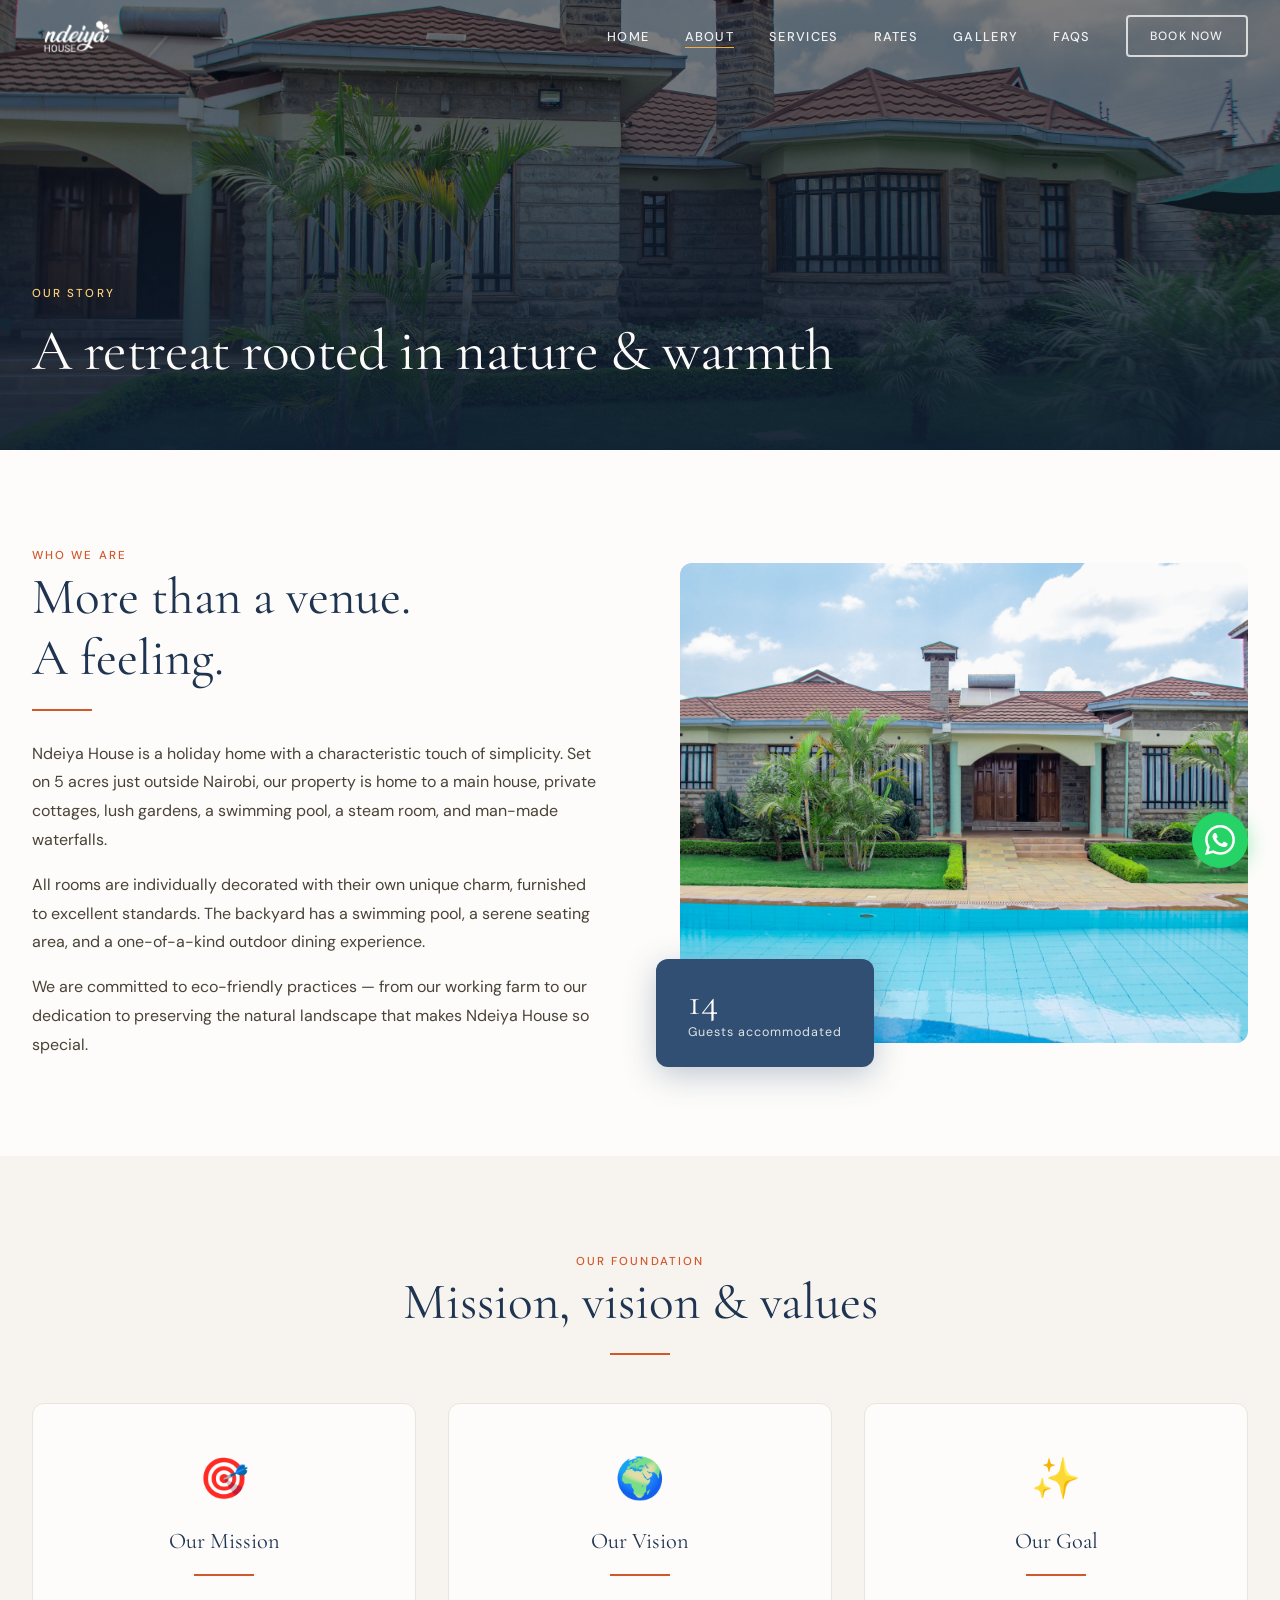
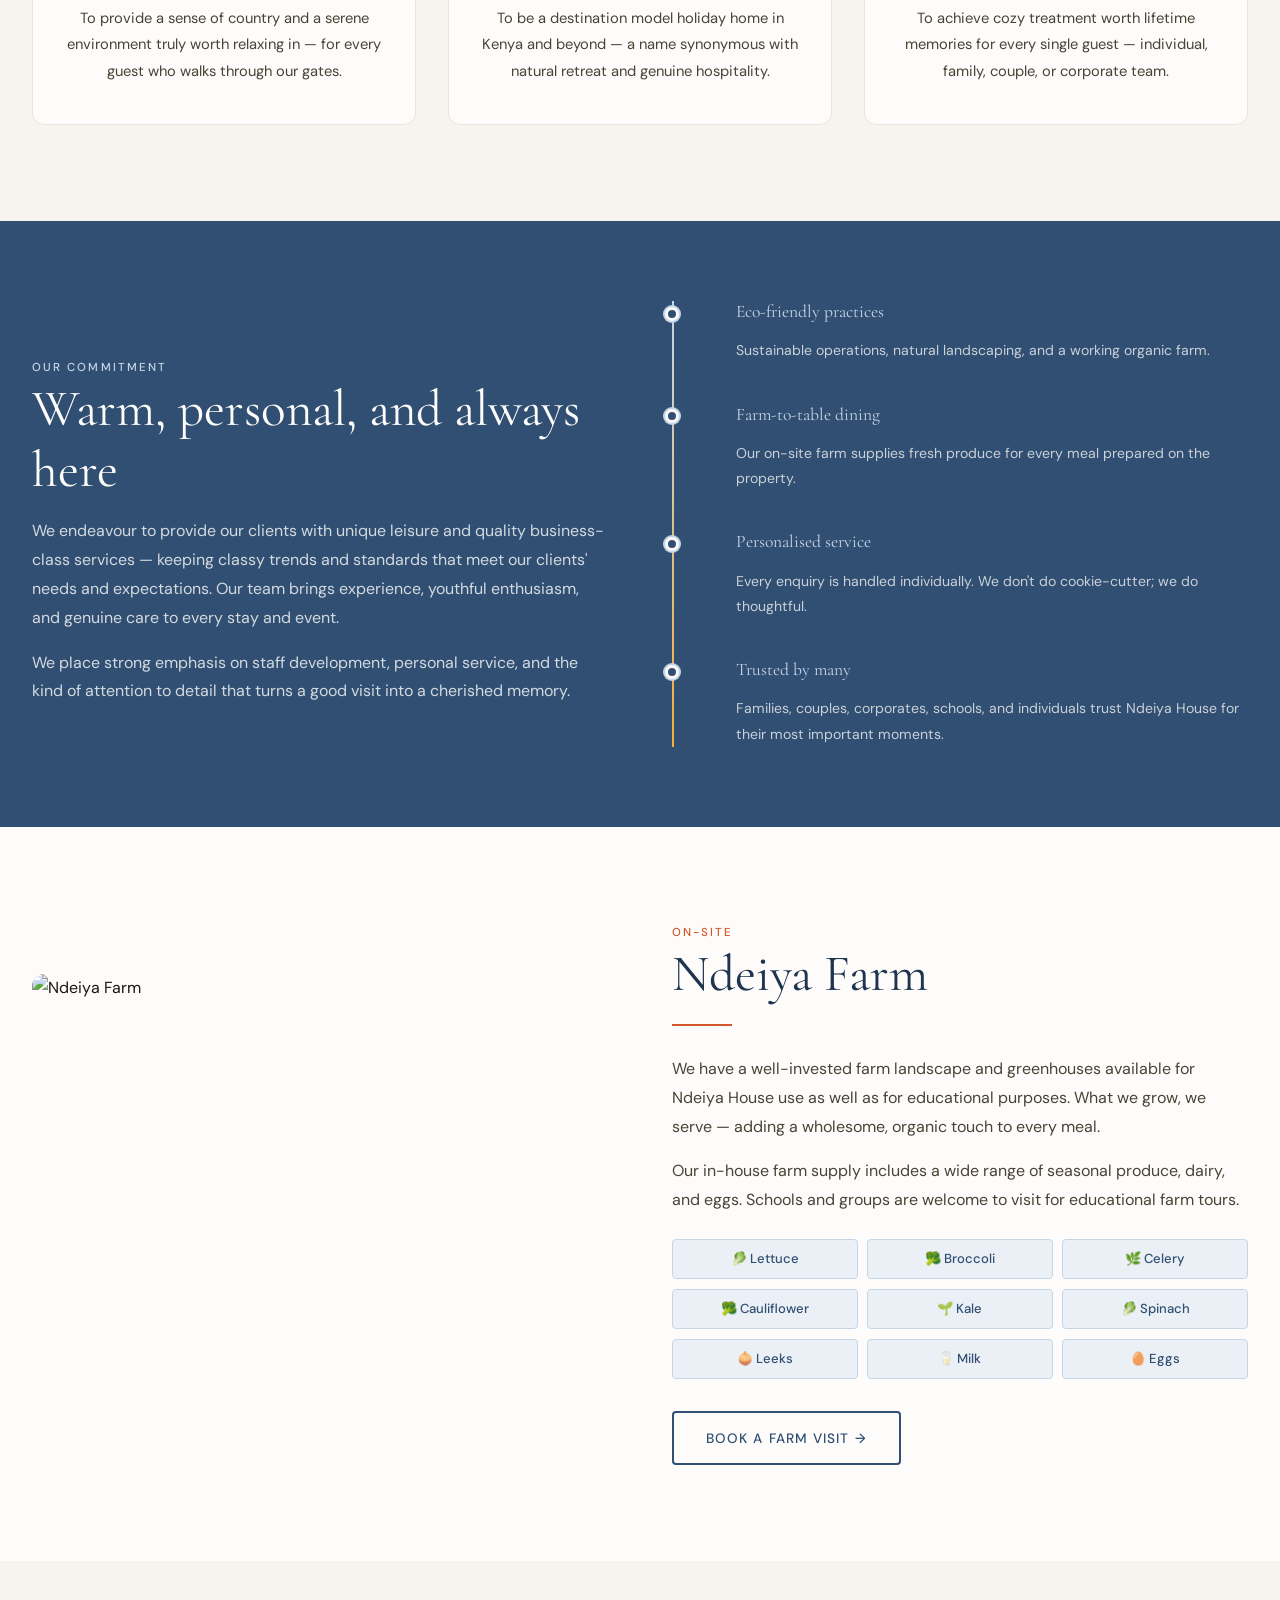
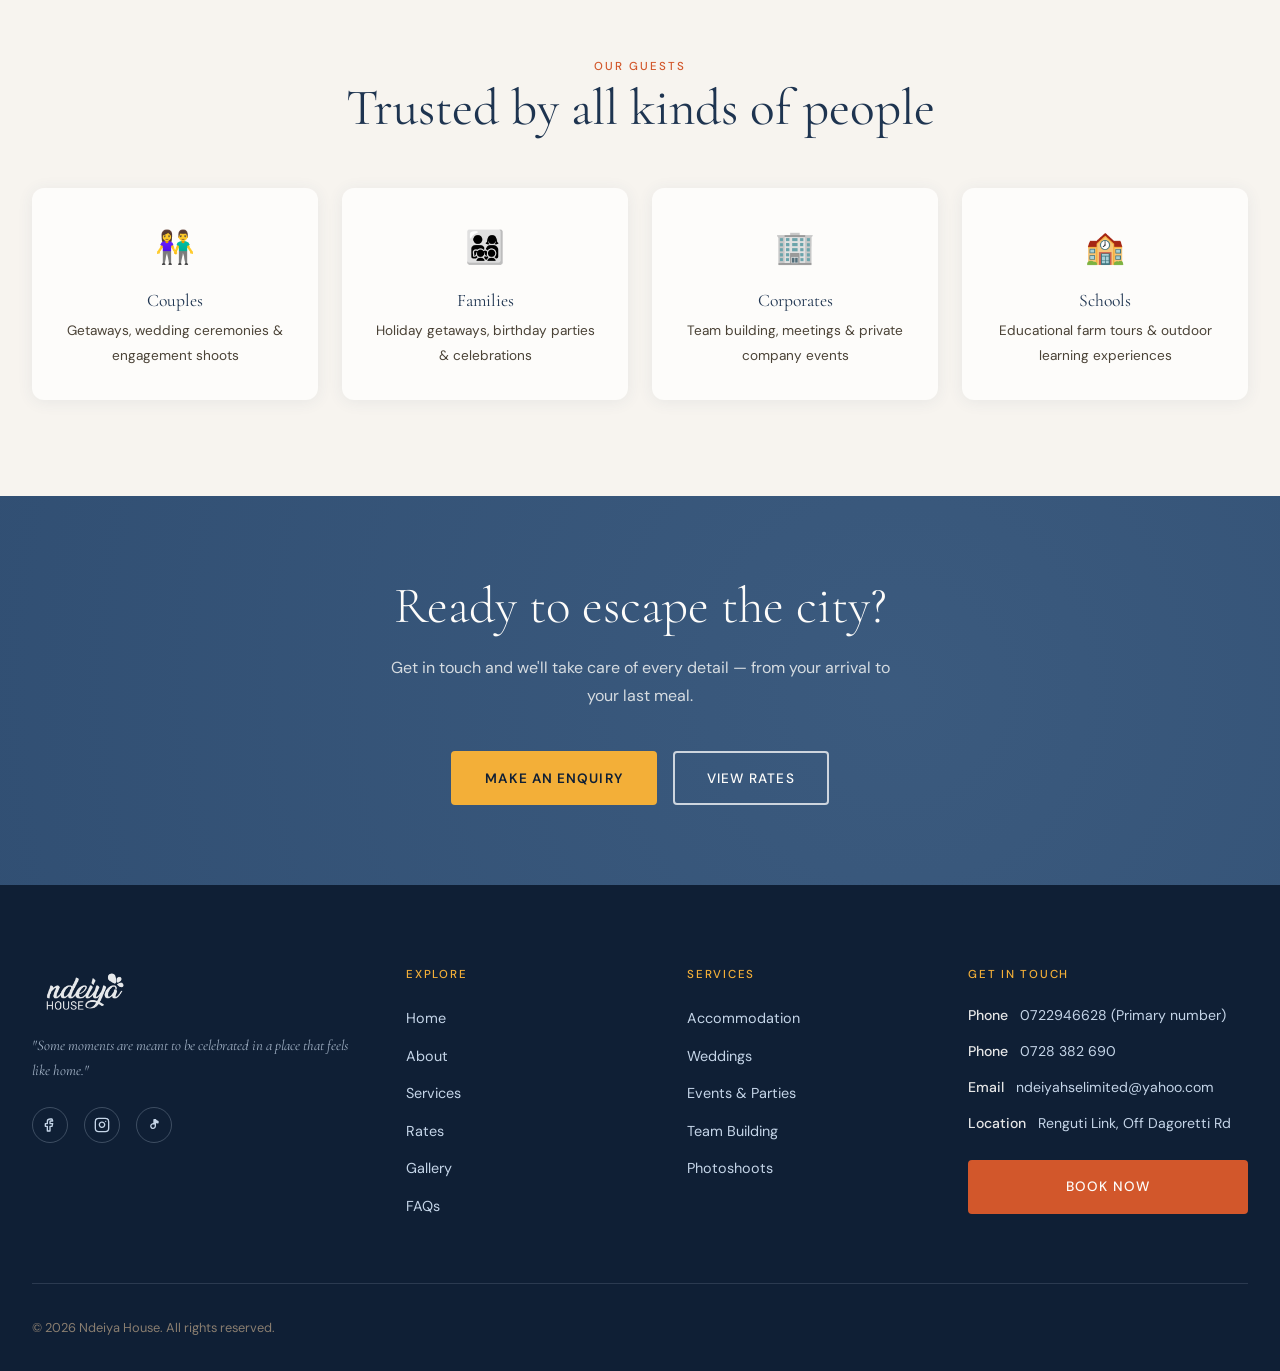
==== commit 4068d8e9: "update phone" ====
--- a/about.html
+++ b/about.html
@@ -8,6 +8,10 @@
       name="description"
       content="Learn about Ndeiya House — a 5-acre country retreat off Dagoretti Road, Nairobi. Discover our story, eco-friendly values, and the organic Ndeiya Farm."
     />
+    <link rel="apple-touch-icon" sizes="180x180" href="apple-touch-icon.png" />
+    <link rel="icon" type="image/png" sizes="32x32" href="favicon-32x32.png" />
+    <link rel="icon" type="image/png" sizes="16x16" href="favicon-16x16.png" />
+    <link rel="manifest" href="site.webmanifest" />
     <link rel="stylesheet" href="style.css" />
     <style>
       .mvv-grid {
@@ -622,7 +626,10 @@
             <h5>Get in touch</h5>
             <div class="footer-contact">
               <div class="footer-contact-item">
-                <strong>Phone</strong>+254 712 630 306
+                <strong>Phone</strong>0722946628 (Primary number)
+              </div>
+              <div class="footer-contact-item">
+                <strong>Phone</strong>0728 382 690
               </div>
               <div class="footer-contact-item">
                 <strong>Email</strong>ndeiyahselimited@yahoo.com
